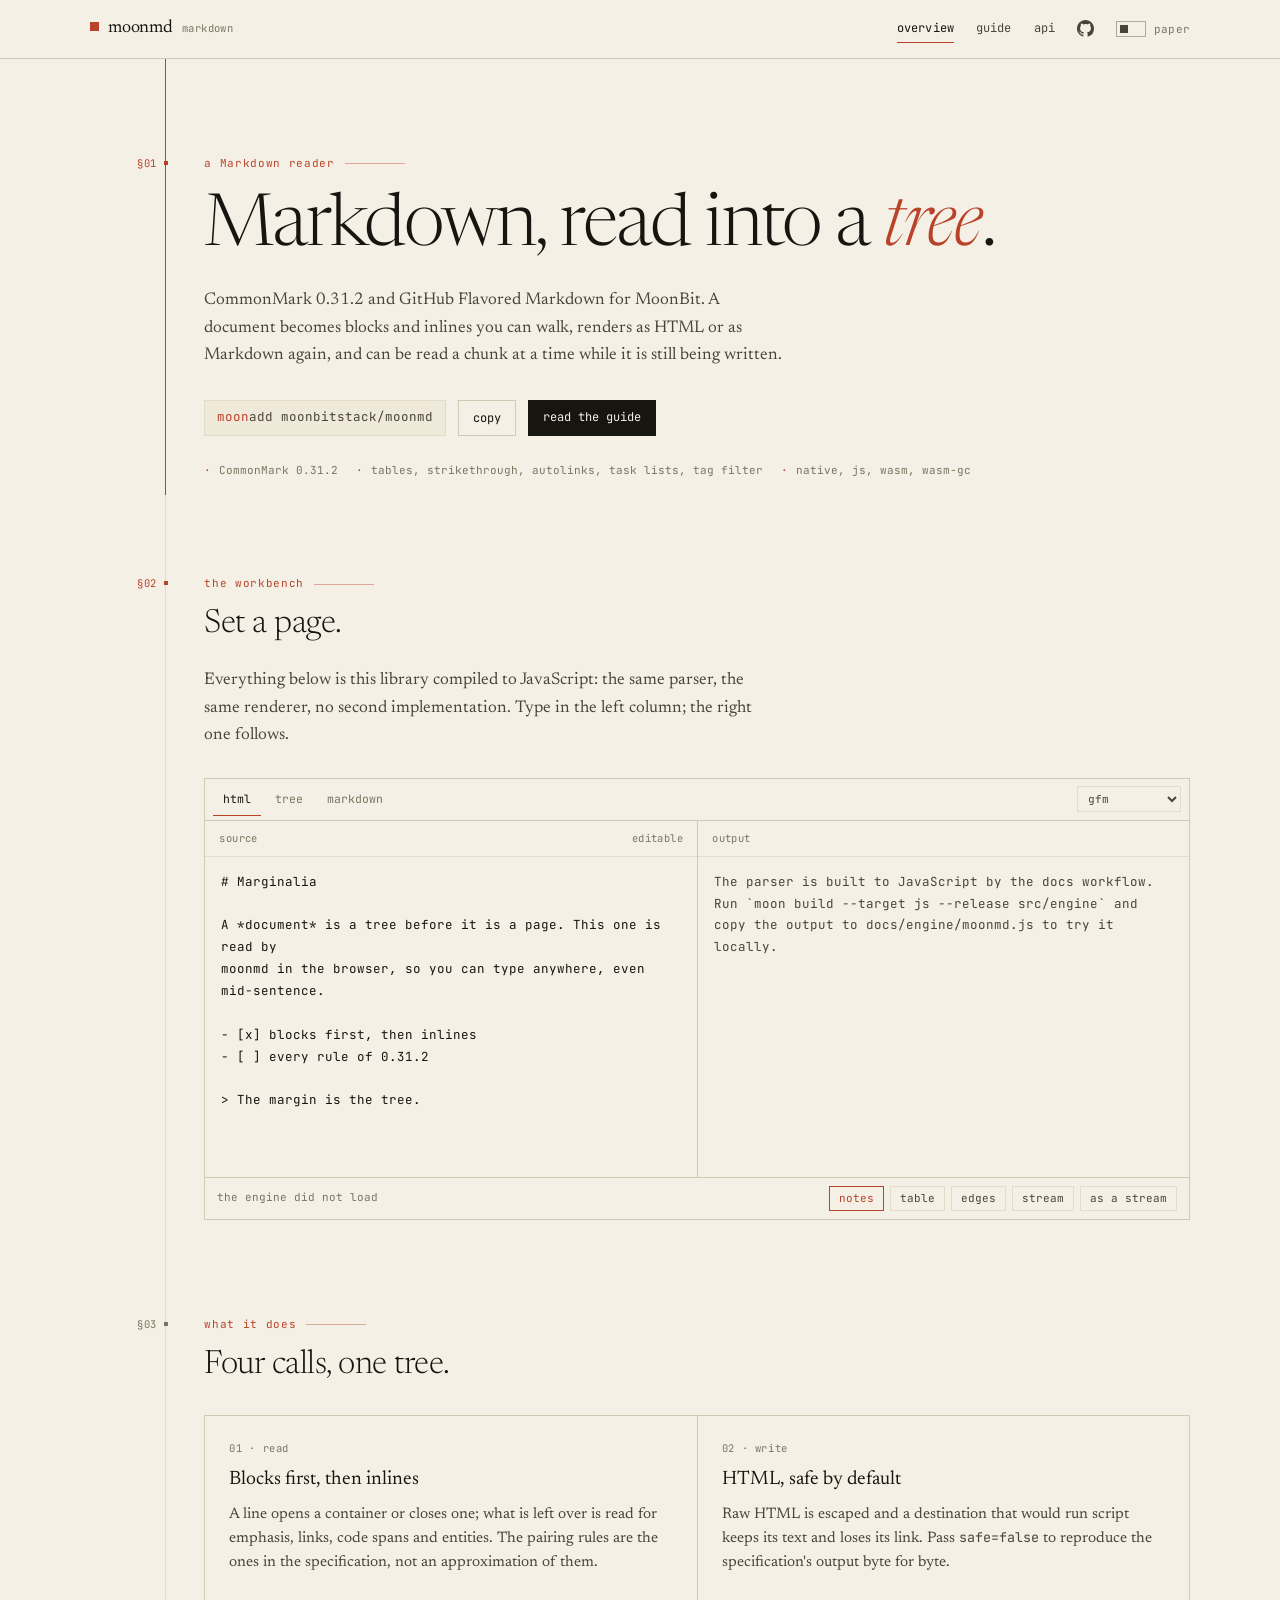
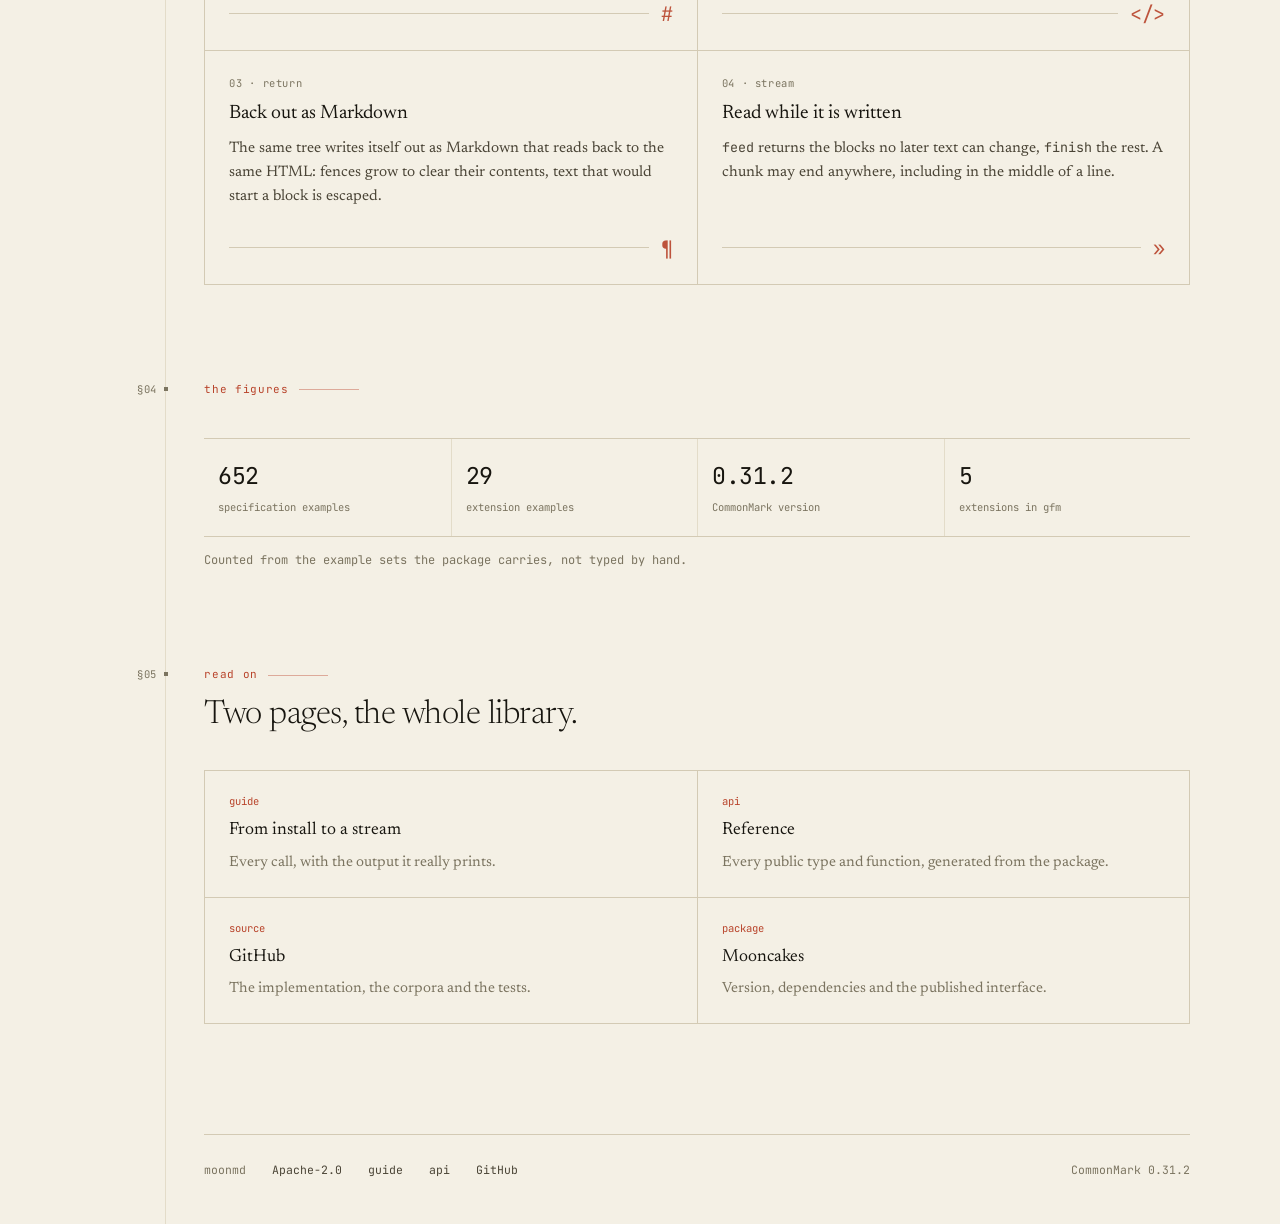
==== docs/index.html @ aeda473f "docs(site): set the library as a galley proof. Two pages. The home page opens on a headline, then a " ====
<!DOCTYPE html>
<html lang="en">
<head>
<meta charset="utf-8">
<meta name="viewport" content="width=device-width, initial-scale=1">
<title>moonmd — Markdown, read into a tree</title>
<meta name="description" content="CommonMark 0.31.2 and GitHub Flavored Markdown for MoonBit: parse into a tree, render HTML or Markdown, and read text incrementally as it is written.">
<link rel="icon" href="favicon.svg" type="image/svg+xml">
<link rel="preconnect" href="https://fonts.googleapis.com">
<link rel="preconnect" href="https://fonts.gstatic.com" crossorigin>
<link href="https://fonts.googleapis.com/css2?family=Newsreader:ital,opsz,wght@0,6..72,300;0,6..72,400;1,6..72,300&family=JetBrains+Mono:wght@400;500&display=swap" rel="stylesheet">
<link rel="stylesheet" href="assets/style.css">
<script>
(function () {
  try {
    var saved = localStorage.getItem("moonmd-theme");
    if (saved === "ink" || saved === "paper") document.documentElement.setAttribute("data-theme", saved);
  } catch (e) {}
})();
</script>
</head>
<body>

<header class="masthead">
  <div class="masthead-inner">
    <a class="wordmark" href="index.html"><i class="mark"></i>moonmd <span>markdown</span></a>
    <nav class="nav" aria-label="This site">
      <a href="index.html" aria-current="page">overview</a>
      <a href="guide.html">guide</a>
      <a href="guide.html#api">api</a>
      <a class="icon-link" href="https://github.com/moonbitstack/moonmd" aria-label="moonmd on GitHub">
        <svg viewBox="0 0 16 16" fill="currentColor" aria-hidden="true"><path d="M8 0C3.58 0 0 3.58 0 8c0 3.54 2.29 6.53 5.47 7.59.4.07.55-.17.55-.38 0-.19-.01-.82-.01-1.49-2.01.37-2.53-.49-2.69-.94-.09-.23-.48-.94-.82-1.13-.28-.15-.68-.52-.01-.53.63-.01 1.08.58 1.23.82.72 1.21 1.87.87 2.33.66.07-.52.28-.87.51-1.07-1.78-.2-3.64-.89-3.64-3.95 0-.87.31-1.59.82-2.15-.08-.2-.36-1.02.08-2.12 0 0 .67-.21 2.2.82a7.4 7.4 0 0 1 2-.27c.68 0 1.36.09 2 .27 1.53-1.04 2.2-.82 2.2-.82.44 1.1.16 1.92.08 2.12.51.56.82 1.27.82 2.15 0 3.07-1.87 3.75-3.65 3.95.29.25.54.73.54 1.48 0 1.07-.01 1.93-.01 2.2 0 .21.15.46.55.38A8.01 8.01 0 0 0 16 8c0-4.42-3.58-8-8-8Z"/></svg>
      </a>
      <button class="theme-switch" type="button" aria-pressed="false" aria-label="Switch between paper and ink">
        <span class="track" aria-hidden="true"><span class="knob"></span></span><span class="label">paper</span>
      </button>
    </nav>
  </div>
</header>

<main class="sheet">
  <div class="doc">
    <div class="margin" aria-hidden="true">
      <div class="spine"></div>
      <ul class="mark-list">
        <li data-for="top">§01</li>
        <li data-for="workbench">§02</li>
        <li data-for="works">§03</li>
        <li data-for="figures">§04</li>
        <li data-for="onward">§05</li>
      </ul>
    </div>

    <div class="body-col">

      <section id="top" class="section">
        <p class="kicker">a Markdown reader</p>
        <h1>Markdown, read into a <em>tree</em>.</h1>
        <p class="lede">CommonMark 0.31.2 and GitHub Flavored Markdown for MoonBit. A document
          becomes blocks and inlines you can walk, renders as HTML or as Markdown again,
          and can be read a chunk at a time while it is still being written.</p>
        <div class="install">
          <code class="cmd" id="install-cmd"><b>moon</b> add moonbitstack/moonmd</code>
          <button class="btn" type="button" data-copy="install-cmd">copy</button>
          <a class="btn solid" href="guide.html">read the guide</a>
        </div>
        <p class="spec-marks" aria-label="What it covers">
          <span>CommonMark 0.31.2</span>
          <span>tables, strikethrough, autolinks, task lists, tag filter</span>
          <span>native, js, wasm, wasm-gc</span>
        </p>
      </section>

      <section id="workbench" class="section" aria-labelledby="workbench-title">
        <p class="kicker">the workbench</p>
        <h2 id="workbench-title">Set a page.</h2>
        <p class="lede">Everything below is this library compiled to JavaScript: the same parser,
          the same renderer, no second implementation. Type in the left column; the right one
          follows.</p>

        <div class="galley">
          <div class="galley-bar">
            <button class="tab" type="button" data-mode="html" aria-selected="true">html</button>
            <button class="tab" type="button" data-mode="tree" aria-selected="false">tree</button>
            <button class="tab" type="button" data-mode="markdown" aria-selected="false">markdown</button>
            <span class="spacer"></span>
            <select id="flavor" aria-label="Markdown flavor">
              <option value="gfm" selected>gfm</option>
              <option value="commonmark">commonmark</option>
            </select>
          </div>
          <div class="galley-body">
            <div class="pane">
              <div class="pane-head"><span>source</span><span>editable</span></div>
              <textarea id="source" spellcheck="false" aria-label="Markdown source" autocapitalize="off" autocorrect="off"></textarea>
            </div>
            <div class="pane">
              <div class="pane-head"><span>output</span><span class="live-tag">settling</span></div>
              <div id="out" class="out scroll"></div>
            </div>
          </div>
          <div class="galley-foot">
            <span class="stats" id="stats">loading the engine</span>
            <div class="samples">
              <button class="chip" type="button" data-sample="notes" aria-pressed="true">notes</button>
              <button class="chip" type="button" data-sample="table" aria-pressed="false">table</button>
              <button class="chip" type="button" data-sample="edges" aria-pressed="false">edges</button>
              <button class="chip" type="button" data-sample="stream" aria-pressed="false">stream</button>
              <button class="chip" type="button" id="play">as a stream</button>
            </div>
          </div>
        </div>
      </section>

      <section id="works" class="section" aria-labelledby="works-title">
        <p class="kicker">what it does</p>
        <h2 id="works-title">Four calls, one tree.</h2>
        <div class="plates">
          <article class="plate">
            <p class="kicker">01 · read</p>
            <h3>Blocks first, then inlines</h3>
            <p>A line opens a container or closes one; what is left over is read for emphasis,
              links, code spans and entities. The pairing rules are the ones in the
              specification, not an approximation of them.</p>
            <div class="glyph" aria-hidden="true"><span class="rule"></span><span class="mark">#</span></div>
          </article>
          <article class="plate">
            <p class="kicker">02 · write</p>
            <h3>HTML, safe by default</h3>
            <p>Raw HTML is escaped and a destination that would run script keeps its text and
              loses its link. Pass <span class="mono">safe=false</span> to reproduce the
              specification's output byte for byte.</p>
            <div class="glyph" aria-hidden="true"><span class="rule"></span><span class="mark">&lt;/&gt;</span></div>
          </article>
          <article class="plate">
            <p class="kicker">03 · return</p>
            <h3>Back out as Markdown</h3>
            <p>The same tree writes itself out as Markdown that reads back to the same HTML:
              fences grow to clear their contents, text that would start a block is escaped.</p>
            <div class="glyph" aria-hidden="true"><span class="rule"></span><span class="mark">¶</span></div>
          </article>
          <article class="plate">
            <p class="kicker">04 · stream</p>
            <h3>Read while it is written</h3>
            <p><span class="mono">feed</span> returns the blocks no later text can change,
              <span class="mono">finish</span> the rest. A chunk may end anywhere, including in
              the middle of a line.</p>
            <div class="glyph" aria-hidden="true"><span class="rule"></span><span class="mark">»</span></div>
          </article>
        </div>
      </section>

      <section id="figures" class="section" aria-labelledby="figures-title">
        <p class="kicker">the figures</p>
        <!-- numbers:begin -->
        <div class="numbers">
          <div><b>652</b><span>specification examples</span></div>
          <div><b>29</b><span>extension examples</span></div>
          <div><b>0.31.2</b><span>CommonMark version</span></div>
          <div><b>5</b><span>extensions in gfm</span></div>
        </div>
        <!-- numbers:end -->
        <p class="note" style="margin-top:14px">Counted from the example sets the package carries, not typed by hand.</p>
      </section>

      <section id="onward" class="section" aria-labelledby="onward-title">
        <p class="kicker">read on</p>
        <h2 id="onward-title">Two pages, the whole library.</h2>
        <div class="next">
          <a href="guide.html">
            <span class="k">guide</span>
            <span class="t">From install to a stream</span>
            <span class="d">Every call, with the output it really prints.</span>
          </a>
          <a href="guide.html#api">
            <span class="k">api</span>
            <span class="t">Reference</span>
            <span class="d">Every public type and function, generated from the package.</span>
          </a>
          <a href="https://github.com/moonbitstack/moonmd">
            <span class="k">source</span>
            <span class="t">GitHub</span>
            <span class="d">The implementation, the corpora and the tests.</span>
          </a>
          <a href="https://mooncakes.io/docs/moonbitstack/moonmd">
            <span class="k">package</span>
            <span class="t">Mooncakes</span>
            <span class="d">Version, dependencies and the published interface.</span>
          </a>
        </div>
      </section>

      <footer class="foot">
        <div class="foot-inner">
          <span>moonmd</span>
          <a href="https://github.com/moonbitstack/moonmd/blob/master/LICENSE">Apache-2.0</a>
          <a href="guide.html">guide</a>
          <a href="guide.html#api">api</a>
          <a href="https://github.com/moonbitstack/moonmd">GitHub</a>
          <span class="tail">CommonMark 0.31.2</span>
        </div>
      </footer>

    </div>
  </div>
</main>

<script src="assets/site.js"></script>
<script src="assets/workbench.js"></script>
</body>
</html>
---- docs/assets/style.css ----
/* moonmd — a galley proof: paper, ink, one proof-red mark.
   The margin carries the document tree; the content is set in a serif with
   monospace notes. No gradients, no shadows, no rounded cards. */

:root {
  --paper: #f4f0e5;
  --paper-2: #ebe5d5;
  --ink: #17150f;
  --ink-2: #4a4436;
  --ink-3: #7b7460;
  --rule: #d3cab4;
  --rule-soft: #e3dcc9;
  --accent: #b8432a;
  --accent-ink: #8d2f1d;
  --code-bg: #efe9da;
  --serif: "Newsreader", Georgia, "Times New Roman", serif;
  --mono: "JetBrains Mono", ui-monospace, "SFMono-Regular", Menlo, Consolas, monospace;
  --sheet: 1180px;
  --prose: 720px;
  color-scheme: light;
}

:root[data-theme="ink"] {
  --paper: #12110d;
  --paper-2: #1a1812;
  --ink: #efe8d7;
  --ink-2: #c2baa6;
  --ink-3: #8a8270;
  --rule: #322e25;
  --rule-soft: #26231b;
  --accent: #d9603f;
  --accent-ink: #e88464;
  --code-bg: #191710;
  color-scheme: dark;
}

@media (prefers-color-scheme: dark) {
  :root:not([data-theme]) {
    --paper: #12110d;
    --paper-2: #1a1812;
    --ink: #efe8d7;
    --ink-2: #c2baa6;
    --ink-3: #8a8270;
    --rule: #322e25;
    --rule-soft: #26231b;
    --accent: #d9603f;
    --accent-ink: #e88464;
    --code-bg: #191710;
    color-scheme: dark;
  }
}

*,
*::before,
*::after {
  box-sizing: border-box;
}

html {
  -webkit-text-size-adjust: 100%;
  scroll-behavior: smooth;
}

@media (prefers-reduced-motion: reduce) {
  html {
    scroll-behavior: auto;
  }
}

html,
button,
input,
textarea,
select {
  font-variant-ligatures: no-contextual;
}

body {
  margin: 0;
  background: var(--paper);
  color: var(--ink);
  font-family: var(--serif);
  font-size: 17px;
  line-height: 1.62;
  font-weight: 400;
  overflow-wrap: break-word;
}

h1,
h2,
h3,
h4,
p,
ul,
ol,
figure,
pre {
  margin: 0;
}

a {
  color: inherit;
  text-decoration-color: color-mix(in srgb, var(--ink) 35%, transparent);
  text-underline-offset: 0.22em;
  text-decoration-thickness: 1px;
}

a:hover {
  text-decoration-color: var(--accent);
  color: var(--accent-ink);
}

code,
.out.rendered td,
.out.rendered th {
  overflow-wrap: anywhere;
}

:focus-visible {
  outline: 1px solid var(--accent);
  outline-offset: 3px;
}

.sr-only {
  position: absolute;
  width: 1px;
  height: 1px;
  padding: 0;
  margin: -1px;
  overflow: hidden;
  clip-path: inset(50%);
  white-space: nowrap;
}

/* ---------- scrollbars ---------- */

@supports selector(::-webkit-scrollbar) {
  html::-webkit-scrollbar {
    width: 11px;
    height: 11px;
  }
  html::-webkit-scrollbar-track {
    background: transparent;
  }
  html::-webkit-scrollbar-thumb {
    border-radius: 99px;
    border: 4px solid transparent;
    background-clip: content-box;
    background-color: color-mix(in srgb, var(--ink) 26%, transparent);
  }
  html.at-top::-webkit-scrollbar-thumb {
    background-color: transparent;
  }
  .scroll::-webkit-scrollbar,
  .code pre::-webkit-scrollbar,
  .entry .doc-code::-webkit-scrollbar {
    width: 8px;
    height: 8px;
  }
  .scroll::-webkit-scrollbar-track,
  .code pre::-webkit-scrollbar-track,
  .entry .doc-code::-webkit-scrollbar-track {
    background: transparent;
  }
  .scroll::-webkit-scrollbar-thumb,
  .code pre::-webkit-scrollbar-thumb,
  .entry .doc-code::-webkit-scrollbar-thumb {
    border-radius: 99px;
    border: 2px solid transparent;
    background-clip: content-box;
    background-color: color-mix(in srgb, var(--ink) 18%, transparent);
  }
  .scroll:hover::-webkit-scrollbar-thumb,
  .code pre:hover::-webkit-scrollbar-thumb,
  .entry .doc-code:hover::-webkit-scrollbar-thumb {
    background-color: color-mix(in srgb, var(--ink) 34%, transparent);
  }
}

@supports not selector(::-webkit-scrollbar) {
  html {
    scrollbar-width: thin;
    scrollbar-color: color-mix(in srgb, var(--ink) 26%, transparent) transparent;
  }
  html.at-top {
    scrollbar-color: transparent transparent;
  }
  .scroll,
  .code pre,
  .entry .doc-code {
    scrollbar-width: thin;
    scrollbar-color: color-mix(in srgb, var(--ink) 20%, transparent) transparent;
  }
}

/* ---------- masthead ---------- */

.masthead {
  position: sticky;
  top: 0;
  z-index: 20;
  background: var(--paper);
  border-bottom: 1px solid var(--rule);
}

.masthead-inner {
  display: flex;
  align-items: center;
  gap: 28px;
  max-width: var(--sheet);
  margin: 0 auto;
  padding: 0 clamp(16px, 4vw, 40px);
  height: 58px;
}

.wordmark {
  display: flex;
  align-items: baseline;
  gap: 9px;
  font-family: var(--serif);
  font-size: 18px;
  letter-spacing: -0.01em;
  text-decoration: none;
  white-space: nowrap;
}

.wordmark .mark {
  width: 9px;
  height: 9px;
  background: var(--accent);
  display: inline-block;
  transform: translateY(-1px);
}

.wordmark span {
  font-family: var(--mono);
  font-size: 10.5px;
  letter-spacing: 0.04em;
  color: var(--ink-3);
}

.nav {
  display: flex;
  align-items: center;
  gap: 22px;
  margin-left: auto;
  font-family: var(--mono);
  font-size: 12px;
  letter-spacing: 0.01em;
}

.nav a {
  text-decoration: none;
  color: var(--ink-2);
  padding: 4px 0;
  border-bottom: 1px solid transparent;
}

.nav a:hover {
  color: var(--ink);
  border-bottom-color: var(--accent);
}

.nav a[aria-current="page"] {
  color: var(--ink);
  border-bottom-color: var(--accent);
}

.icon-link {
  display: inline-flex;
  align-items: center;
  padding: 4px;
  color: var(--ink-2);
}

.icon-link svg {
  width: 17px;
  height: 17px;
  display: block;
}

/* theme switch */

.theme-switch {
  display: inline-flex;
  align-items: center;
  gap: 8px;
  background: none;
  border: 0;
  padding: 4px 0;
  cursor: pointer;
  font-family: var(--mono);
  font-size: 11px;
  color: var(--ink-3);
  letter-spacing: 0.02em;
}

.theme-switch:hover {
  color: var(--ink);
}

.theme-switch .track {
  width: 30px;
  height: 16px;
  border: 1px solid color-mix(in srgb, var(--ink) 32%, transparent);
  display: inline-flex;
  align-items: center;
  padding: 3px;
  vertical-align: middle;
}

.theme-switch:hover .track {
  border-color: var(--ink-2);
}

.theme-switch .knob {
  width: 8px;
  height: 8px;
  background: var(--ink-2);
  transition: transform 160ms ease;
}

@media (prefers-reduced-motion: reduce) {
  .theme-switch .knob {
    transition: none;
  }
}

:root[data-theme="ink"] .theme-switch .knob {
  transform: translateX(14px);
  background: var(--accent);
}

/* ---------- the sheet and its margin ---------- */

.sheet {
  max-width: var(--sheet);
  margin: 0 auto;
  padding: 0 clamp(16px, 4vw, 40px);
}

.doc {
  display: grid;
  grid-template-columns: minmax(0, 76px) minmax(0, 1fr);
  align-items: start;
}

.margin {
  position: relative;
  align-self: stretch;
  border-right: 1px solid var(--rule-soft);
  min-height: 100%;
  user-select: none;
}

.spine {
  position: absolute;
  top: 0;
  bottom: 0;
  right: -1px;
  width: 1px;
  background: linear-gradient(var(--accent), var(--accent)) no-repeat top / 1px var(--read, 0px);
  transition: background-size 120ms linear;
}

.mark-list {
  position: absolute;
  inset: 0;
  list-style: none;
  margin: 0;
  padding: 0;
}

.mark-list li {
  position: absolute;
  right: 9px;
  font-family: var(--mono);
  font-size: 10.5px;
  color: var(--ink-3);
  white-space: nowrap;
  letter-spacing: 0.02em;
}

.mark-list li::after {
  content: "";
  position: absolute;
  right: -12px;
  top: 6px;
  width: 4px;
  height: 4px;
  background: currentColor;
}

.mark-list li.on {
  color: var(--accent);
}

.mark-list a {
  text-decoration: none;
  color: inherit;
}

.body-col {
  min-width: 0;
  padding-left: clamp(16px, 3vw, 40px);
}

.prose {
  max-width: var(--prose);
}

/* ---------- type ---------- */

.kicker {
  font-family: var(--mono);
  font-size: 11px;
  color: var(--accent);
  letter-spacing: 0.06em;
  display: flex;
  align-items: center;
  gap: 10px;
  user-select: none;
}

.kicker::after {
  content: "";
  height: 1px;
  flex: 1;
  max-width: 60px;
  background: currentColor;
  opacity: 0.4;
}

h1 {
  font-family: var(--serif);
  font-weight: 300;
  font-size: clamp(2.5rem, 6.2vw, 4.5rem);
  line-height: 1.03;
  letter-spacing: -0.025em;
  margin: 18px 0 0;
  text-wrap: balance;
}

h1 em {
  font-style: italic;
  color: var(--accent);
}

.lede {
  font-size: 1.0625rem;
  color: var(--ink-2);
  max-width: 34em;
  margin-top: 22px;
  text-wrap: pretty;
}

h2 {
  font-family: var(--serif);
  font-weight: 300;
  font-size: clamp(1.6rem, 2.6vw, 2.1rem);
  line-height: 1.2;
  letter-spacing: -0.015em;
  margin: 12px 0 0;
}

h3 {
  font-family: var(--serif);
  font-weight: 400;
  font-size: 1.22rem;
  line-height: 1.3;
  margin: 0;
}

.section {
  padding: clamp(56px, 8vw, 96px) 0 0;
  scroll-margin-top: 84px;
}

.section > .prose + .prose,
.section p + p {
  margin-top: 1em;
}

.note {
  font-family: var(--mono);
  font-size: 12px;
  color: var(--ink-3);
}

.mono {
  font-family: var(--mono);
  font-size: 0.88em;
}

/* ---------- install line ---------- */

.install {
  display: flex;
  flex-wrap: wrap;
  align-items: center;
  gap: 12px;
  margin-top: 30px;
}

.install .cmd {
  font-family: var(--mono);
  font-size: 12.5px;
  background: var(--code-bg);
  border: 1px solid var(--rule-soft);
  padding: 0 12px;
  height: 36px;
  display: inline-flex;
  align-items: center;
  color: var(--ink-2);
  white-space: nowrap;
  overflow-wrap: anywhere;
}

.install .cmd b {
  color: var(--accent);
  font-weight: 400;
}

.btn {
  display: inline-flex;
  align-items: center;
  gap: 8px;
  font-family: var(--mono);
  font-size: 12px;
  height: 36px;
  padding: 0 14px;
  border: 1px solid var(--rule);
  background: none;
  color: var(--ink);
  cursor: pointer;
  text-decoration: none;
  user-select: none;
}

.btn:hover {
  border-color: var(--ink-2);
  color: var(--ink);
  background: var(--paper-2);
}

.btn.solid {
  background: var(--ink);
  color: var(--paper);
  border-color: var(--ink);
}

.btn.solid:hover {
  background: var(--accent);
  border-color: var(--accent);
  color: #fff8ee;
}

.btn svg {
  width: 13px;
  height: 13px;
  display: block;
}

.spec-marks {
  display: flex;
  flex-wrap: wrap;
  gap: 6px 18px;
  margin-top: 26px;
  font-family: var(--mono);
  font-size: 11px;
  color: var(--ink-3);
  user-select: none;
}

.spec-marks span::before {
  content: "·";
  margin-right: 8px;
  color: var(--accent);
}

/* ---------- workbench ---------- */

.galley {
  margin-top: 28px;
  border: 1px solid var(--rule);
  background: var(--paper);
  display: flex;
  flex-direction: column;
  min-width: 0;
}

.galley-bar {
  display: flex;
  align-items: center;
  gap: 4px;
  border-bottom: 1px solid var(--rule);
  padding: 0 8px;
  min-height: 42px;
  user-select: none;
}

.tab {
  font-family: var(--mono);
  font-size: 11.5px;
  padding: 8px 10px 9px;
  background: none;
  border: 0;
  color: var(--ink-3);
  cursor: pointer;
  border-bottom: 1px solid transparent;
  margin-bottom: -1px;
}

.tab:hover {
  color: var(--ink);
}

.tab[aria-selected="true"] {
  color: var(--ink);
  border-bottom-color: var(--accent);
}

.galley-bar .spacer {
  flex: 1;
}

#flavor {
  font-family: var(--mono);
  font-size: 11px;
  border: 1px solid var(--rule-soft);
  background: transparent;
  color: var(--ink-2);
  padding: 4px 6px;
  cursor: pointer;
}

.galley-body {
  display: grid;
  grid-template-columns: minmax(0, 1fr) minmax(0, 1fr);
  min-height: 356px;
}

.pane {
  min-width: 0;
  display: flex;
  flex-direction: column;
  position: relative;
}

.pane + .pane {
  border-left: 1px solid var(--rule);
}

.pane-head {
  display: flex;
  align-items: center;
  justify-content: space-between;
  gap: 10px;
  padding: 9px 14px;
  border-bottom: 1px solid var(--rule-soft);
  font-family: var(--mono);
  font-size: 10.5px;
  color: var(--ink-3);
  letter-spacing: 0.04em;
  user-select: none;
}

#source {
  flex: 1;
  width: 100%;
  min-height: 300px;
  resize: none;
  border: 0;
  outline: none;
  background: transparent;
  color: var(--ink);
  font-family: var(--mono);
  font-size: 12.5px;
  line-height: 1.75;
  padding: 14px 16px;
  tab-size: 2;
  white-space: pre-wrap;
  overflow-wrap: anywhere;
  overflow: auto;
}

#source::selection {
  background: color-mix(in srgb, var(--accent) 28%, transparent);
}

.out {
  flex: 1;
  overflow: auto;
  padding: 14px 16px;
  font-family: var(--mono);
  font-size: 12.5px;
  line-height: 1.75;
  color: var(--ink-2);
  white-space: pre-wrap;
  overflow-wrap: anywhere;
  min-height: 300px;
}

.out.tree {
  font-size: 12px;
  line-height: 1.9;
}

.out.rendered {
  font-family: var(--serif);
  font-size: 15.5px;
  line-height: 1.6;
  white-space: normal;
  color: var(--ink);
}

.out.rendered > * + * {
  margin-top: 0.7em;
}

.out.rendered h1,
.out.rendered h2,
.out.rendered h3 {
  font-size: 1.15em;
  font-weight: 500;
  line-height: 1.3;
}

.out.rendered code {
  font-family: var(--mono);
  font-size: 0.86em;
  background: var(--paper-2);
  padding: 0.1em 0.3em;
}

.out.rendered pre {
  background: var(--paper-2);
  padding: 10px 12px;
  overflow: auto;
  font-family: var(--mono);
  font-size: 12px;
}

.out.rendered pre code {
  background: none;
  padding: 0;
}

.out.rendered blockquote {
  border-left: 2px solid var(--rule);
  padding-left: 12px;
  color: var(--ink-2);
}

.out.rendered table {
  border-collapse: collapse;
  font-size: 0.92em;
}

.out.rendered th,
.out.rendered td {
  border: 1px solid var(--rule);
  padding: 3px 8px;
  text-align: left;
}

.out.rendered ul,
.out.rendered ol {
  padding-left: 1.3em;
}

.live-tag {
  position: absolute;
  top: 8px;
  right: 10px;
  font-family: var(--mono);
  font-size: 10px;
  color: var(--accent);
  opacity: 0;
  transition: opacity 160ms ease;
}

.live-tag.on {
  opacity: 1;
}

.galley-foot {
  border-top: 1px solid var(--rule);
  padding: 8px 12px;
  display: flex;
  flex-wrap: wrap;
  align-items: center;
  gap: 10px;
  font-family: var(--mono);
  font-size: 11px;
  color: var(--ink-3);
  user-select: none;
}

.galley-foot .stats {
  font-variant-numeric: tabular-nums;
}

.samples {
  display: flex;
  gap: 6px;
  margin-left: auto;
}

.chip {
  font-family: var(--mono);
  font-size: 11px;
  border: 1px solid var(--rule-soft);
  background: none;
  color: var(--ink-2);
  padding: 4px 9px 5px;
  cursor: pointer;
  user-select: none;
}

.chip:hover {
  border-color: var(--ink-3);
  color: var(--ink);
}

.chip[aria-pressed="true"] {
  border-color: var(--accent);
  color: var(--accent);
}

/* token colours */

.tok-tag {
  color: var(--accent-ink);
}

.tok-attr {
  color: #7a6a2e;
}

:root[data-theme="ink"] .tok-attr {
  color: #c2a469;
}

.tok-str {
  color: #4f6b3a;
}

:root[data-theme="ink"] .tok-str {
  color: #9db87a;
}

.tok-com {
  color: var(--ink-3);
  font-style: italic;
}

.tok-key {
  color: var(--accent);
}

.tok-num {
  color: #6a5a8a;
}

:root[data-theme="ink"] .tok-num {
  color: #b3a0d0;
}

/* tree view */

.tree ul {
  list-style: none;
  margin: 0;
  padding: 0 0 0 18px;
  border-left: 1px solid var(--rule-soft);
}

.tree > ul {
  padding-left: 0;
  border-left: 0;
}

.tree li {
  position: relative;
}

.tree li::before {
  content: "";
  position: absolute;
  left: -18px;
  top: 13px;
  width: 12px;
  height: 1px;
  background: var(--rule-soft);
}

.tree > ul > li::before {
  display: none;
}

.tree .type {
  color: var(--ink);
}

.tree .detail {
  color: var(--ink-3);
}

.tree .count {
  color: var(--accent);
  font-size: 10px;
  margin-left: 6px;
}

/* ---------- feature plates ---------- */

.plates {
  display: grid;
  grid-template-columns: repeat(2, minmax(0, 1fr));
  gap: 1px;
  background: var(--rule);
  border: 1px solid var(--rule);
  margin-top: 30px;
}

.plate {
  background: var(--paper);
  padding: 24px 24px 26px;
  display: flex;
  flex-direction: column;
  gap: 10px;
}

.plate .kicker {
  font-size: 10.5px;
  color: var(--ink-3);
}

.plate .kicker::after {
  display: none;
}

.plate p {
  color: var(--ink-2);
  font-size: 0.95rem;
  line-height: 1.6;
  text-wrap: pretty;
}

.plate .glyph {
  margin-top: auto;
  padding-top: 18px;
  display: flex;
  align-items: center;
  gap: 12px;
  user-select: none;
}

.plate .glyph .rule {
  flex: 1;
  height: 1px;
  background: var(--rule);
}

.plate .glyph .mark {
  font-family: var(--mono);
  font-size: 20px;
  line-height: 1;
  color: var(--accent);
  opacity: 0.9;
  letter-spacing: -0.02em;
}

/* ---------- numbers ---------- */

.numbers {
  display: grid;
  grid-template-columns: repeat(4, minmax(0, 1fr));
  border-top: 1px solid var(--rule);
  border-bottom: 1px solid var(--rule);
  margin-top: 40px;
}

.numbers div {
  padding: 18px 14px 20px;
  user-select: none;
}

.numbers div + div {
  border-left: 1px solid var(--rule-soft);
}

.numbers b {
  display: block;
  font-family: var(--mono);
  font-weight: 400;
  font-size: 1.45rem;
  letter-spacing: -0.02em;
  color: var(--ink);
  font-variant-numeric: tabular-nums;
}

.numbers span {
  display: block;
  font-family: var(--mono);
  font-size: 10.5px;
  color: var(--ink-3);
  margin-top: 4px;
}

/* ---------- next links ---------- */

.next {
  display: grid;
  grid-template-columns: repeat(2, minmax(0, 1fr));
  gap: 1px;
  background: var(--rule);
  border: 1px solid var(--rule);
  margin-top: 34px;
}

.next a {
  background: var(--paper);
  padding: 22px 24px;
  text-decoration: none;
  display: flex;
  flex-direction: column;
  gap: 6px;
}

.next a:hover {
  background: var(--paper-2);
}

.next .k {
  font-family: var(--mono);
  font-size: 10.5px;
  color: var(--accent);
}

.next .t {
  font-size: 1.1rem;
  color: var(--ink);
}

.next .d {
  font-size: 0.92rem;
  color: var(--ink-3);
}

/* ---------- guide ---------- */

.guide-grid {
  display: grid;
  grid-template-columns: minmax(0, 208px) minmax(0, 1fr);
  gap: clamp(24px, 4vw, 56px);
  align-items: start;
}

.rail {
  position: sticky;
  top: 84px;
  max-height: calc(100vh - 108px);
  overflow-y: auto;
  padding-right: 8px;
  font-family: var(--mono);
  font-size: 12px;
  user-select: none;
}

.rail h4 {
  font-family: var(--mono);
  font-weight: 400;
  font-size: 10.5px;
  color: var(--ink-3);
  letter-spacing: 0.06em;
  margin: 0 0 8px;
}

.rail ul {
  list-style: none;
  margin: 0 0 22px;
  padding: 0;
}

.rail li {
  margin-bottom: 2px;
}

.rail a {
  display: block;
  padding: 4px 8px 4px 10px;
  color: var(--ink-2);
  text-decoration: none;
  border-left: 1px solid var(--rule-soft);
}

.rail a:hover {
  color: var(--ink);
  border-left-color: var(--ink-3);
}

.rail a.on {
  color: var(--accent);
  border-left-color: var(--accent);
  background: color-mix(in srgb, var(--accent) 6%, transparent);
}

.rail a .n {
  color: var(--ink-3);
  margin-right: 6px;
}

.rail a.on .n {
  color: inherit;
}

.guide-body {
  min-width: 0;
  max-width: 760px;
}

.guide-body h2 {
  margin-top: 0;
}

.guide-body section {
  padding-top: 64px;
  scroll-margin-top: 82px;
}

.guide-body section:first-of-type {
  padding-top: 24px;
}

.guide-body p {
  margin-top: 14px;
  color: var(--ink-2);
  max-width: 40em;
}

.guide-body p.intro {
  color: var(--ink-2);
  font-size: 1.02rem;
}

.guide-body h3 {
  margin-top: 28px;
}

.guide-body ul {
  margin-top: 12px;
  padding-left: 1.2em;
  color: var(--ink-2);
}

.guide-body li {
  margin-bottom: 6px;
}

/* ---------- code blocks ---------- */

.code {
  margin-top: 18px;
  border: 1px solid var(--rule);
  background: var(--code-bg);
  min-width: 0;
}

.code-head {
  display: flex;
  align-items: center;
  gap: 10px;
  padding: 7px 10px 7px 14px;
  border-bottom: 1px solid var(--rule-soft);
  font-family: var(--mono);
  font-size: 10.5px;
  color: var(--ink-3);
  letter-spacing: 0.04em;
  user-select: none;
}

.code-head .spacer {
  flex: 1;
}

.copy {
  font-family: var(--mono);
  font-size: 10.5px;
  color: var(--ink-3);
  background: none;
  border: 0;
  cursor: pointer;
  padding: 2px 4px;
}

.copy:hover {
  color: var(--accent);
}

.code pre {
  margin: 0;
  padding: 13px 16px 15px;
  overflow-x: auto;
  font-family: var(--mono);
  font-size: 12.5px;
  line-height: 1.72;
  color: var(--ink);
  tab-size: 2;
}

.code pre code {
  font-family: inherit;
  white-space: pre;
}

.code.output {
  background: transparent;
  border-style: dashed;
  border-color: var(--rule);
}

.code.output pre {
  color: var(--ink-2);
}

.callout {
  margin-top: 22px;
  border-left: 2px solid var(--accent);
  border-radius: 0 2px 2px 0;
  background: color-mix(in srgb, var(--accent) 5%, transparent);
  padding: 12px 16px;
  font-size: 0.95rem;
  color: var(--ink-2);
}

.callout b {
  font-weight: 400;
  color: var(--ink);
  font-family: var(--mono);
  font-size: 11px;
  letter-spacing: 0.03em;
  margin-right: 6px;
}

/* ---------- api ---------- */

.api-group {
  margin-top: 34px;
}

.api-group > h3 {
  font-family: var(--mono);
  font-size: 11px;
  font-weight: 400;
  color: var(--ink-3);
  letter-spacing: 0.08em;
  border-bottom: 1px solid var(--rule);
  padding-bottom: 8px;
}

.entry {
  padding: 18px 0 20px;
  border-bottom: 1px solid var(--rule-soft);
}

.entry:target {
  background: color-mix(in srgb, var(--accent) 5%, transparent);
}

.sig {
  font-family: var(--mono);
  font-size: 12.5px;
  line-height: 1.7;
  color: var(--ink);
  overflow-wrap: anywhere;
  display: block;
  text-decoration: none;
}

.sig .kw {
  color: var(--accent);
}

.sig .name {
  color: var(--ink);
}

.sig .arg {
  color: var(--ink-2);
}

.entry p {
  margin-top: 7px;
  font-size: 0.95rem;
  color: var(--ink-2);
  max-width: 44em;
}

.entry .doc-code {
  margin: 10px 0 0;
  padding: 9px 12px;
  background: var(--code-bg);
  border-left: 1px solid var(--rule);
  font-family: var(--mono);
  font-size: 11.5px;
  line-height: 1.7;
  color: var(--ink-2);
  overflow-x: auto;
  white-space: pre;
}

.entry .doc-code code {
  font-family: inherit;
}

.members {
  margin-top: 10px;
  border-left: 1px solid var(--rule-soft);
  padding-left: 14px;
}

.members .sig {
  font-size: 12px;
  padding: 3px 0;
}

.members .sig .arg {
  color: var(--ink-3);
}

/* ---------- footer ---------- */

.foot {
  margin-top: clamp(64px, 9vw, 110px);
  border-top: 1px solid var(--rule);
  padding: 26px 0 44px;
  font-family: var(--mono);
  font-size: 11.5px;
  color: var(--ink-3);
  user-select: none;
}

.foot-inner {
  display: flex;
  flex-wrap: wrap;
  align-items: baseline;
  gap: 8px 26px;
}

.foot a {
  color: var(--ink-2);
  text-decoration: none;
}

.foot a:hover {
  color: var(--accent);
}

.foot .tail {
  margin-left: auto;
}

/* ---------- narrow ---------- */

@media (width <= 860px) {
  .doc {
    grid-template-columns: minmax(0, 1fr);
  }

  .margin {
    display: none;
  }

  .body-col {
    padding-left: 0;
  }

  .galley-body {
    grid-template-columns: minmax(0, 1fr);
  }

  .pane + .pane {
    border-left: 0;
    border-top: 1px solid var(--rule);
  }

  .plates,
  .next,
  .numbers {
    grid-template-columns: minmax(0, 1fr);
  }

  .numbers div + div {
    border-left: 0;
    border-top: 1px solid var(--rule-soft);
  }

  .guide-grid {
    grid-template-columns: minmax(0, 1fr);
  }

  .rail {
    position: static;
    max-height: none;
    border-bottom: 1px solid var(--rule);
    padding-bottom: 12px;
    margin-bottom: 8px;
  }

  .rail ul {
    display: flex;
    flex-wrap: wrap;
    gap: 2px 6px;
    margin-bottom: 12px;
  }

  .rail a {
    border: 1px solid var(--rule-soft);
    padding: 3px 8px;
  }

  .nav {
    gap: 14px;
  }

  h1 {
    font-size: clamp(2.1rem, 9vw, 2.8rem);
  }
}

@media (width <= 560px) {
  .masthead-inner {
    gap: 14px;
    height: 52px;
  }

  .nav {
    font-size: 11px;
    gap: 12px;
  }

  .wordmark span {
    display: none;
  }

  .theme-switch .label {
    display: none;
  }

  .install .cmd {
    font-size: 11.5px;
  }
}
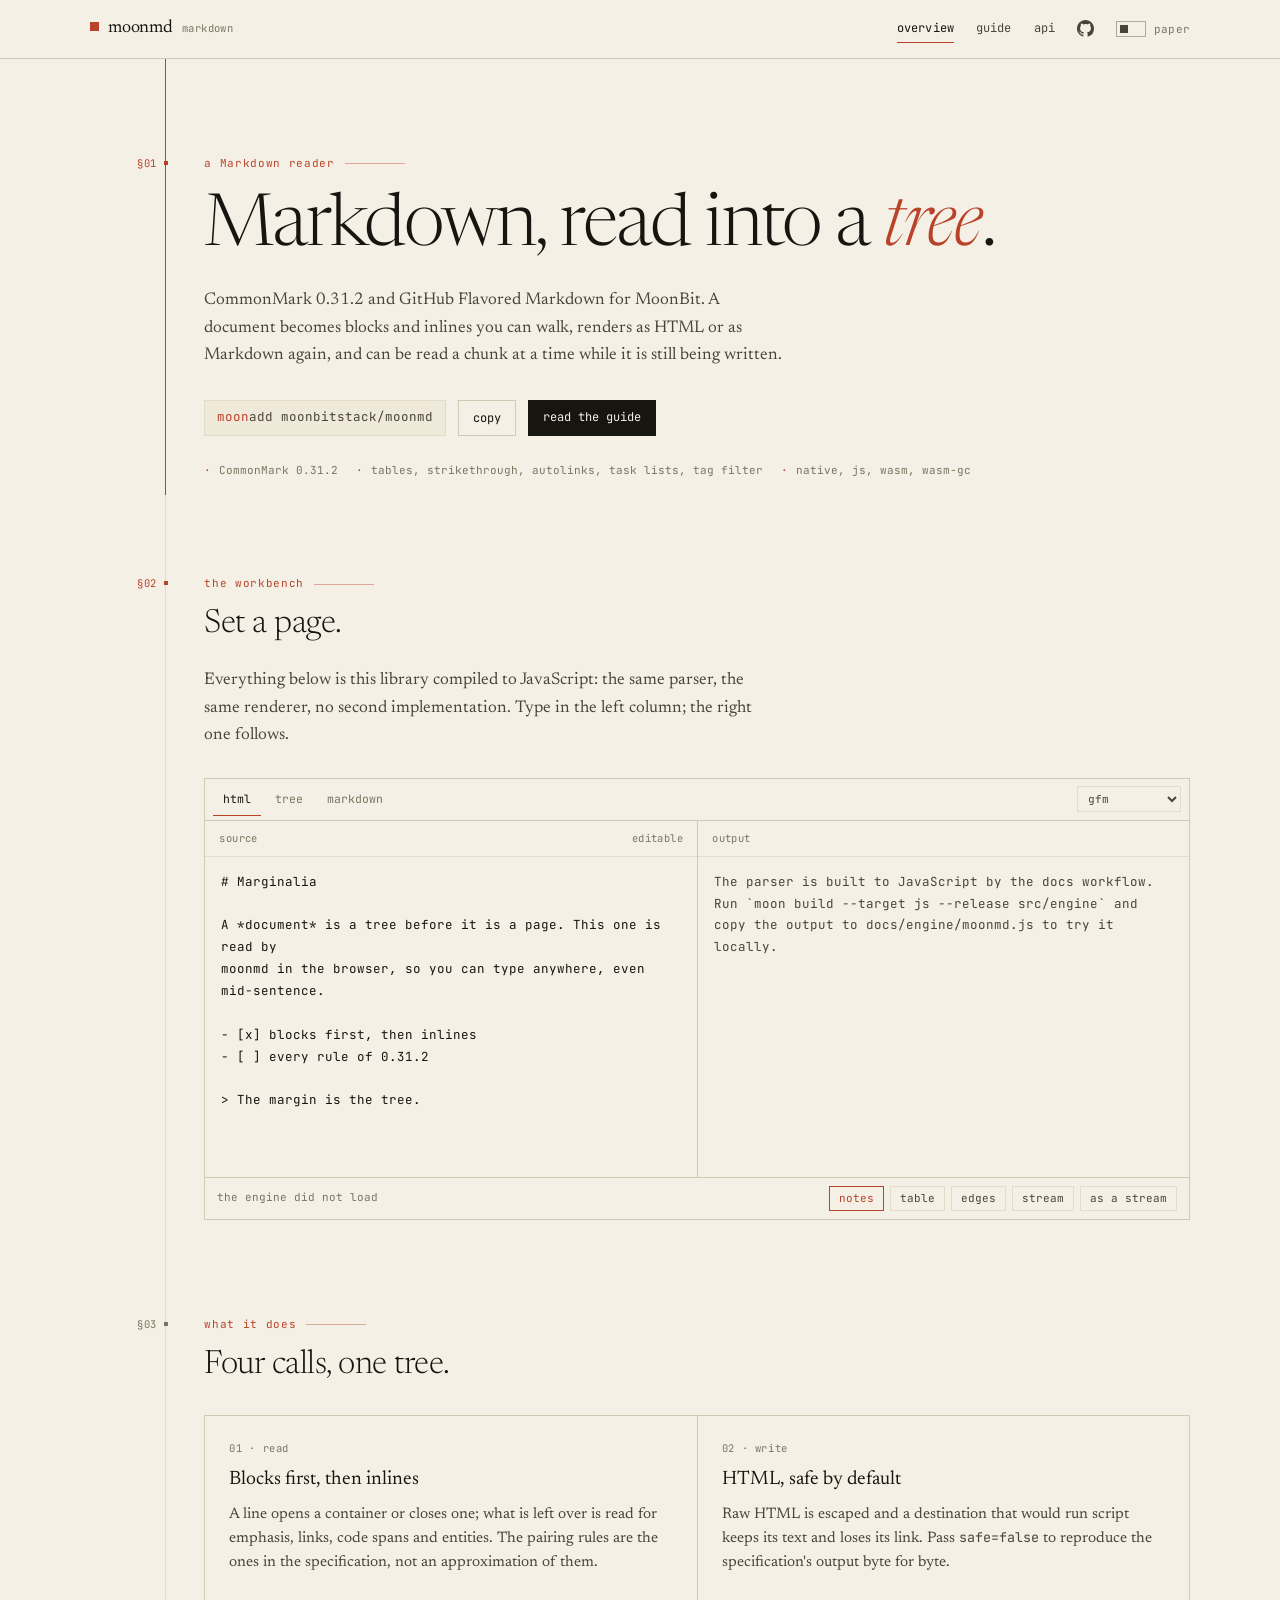
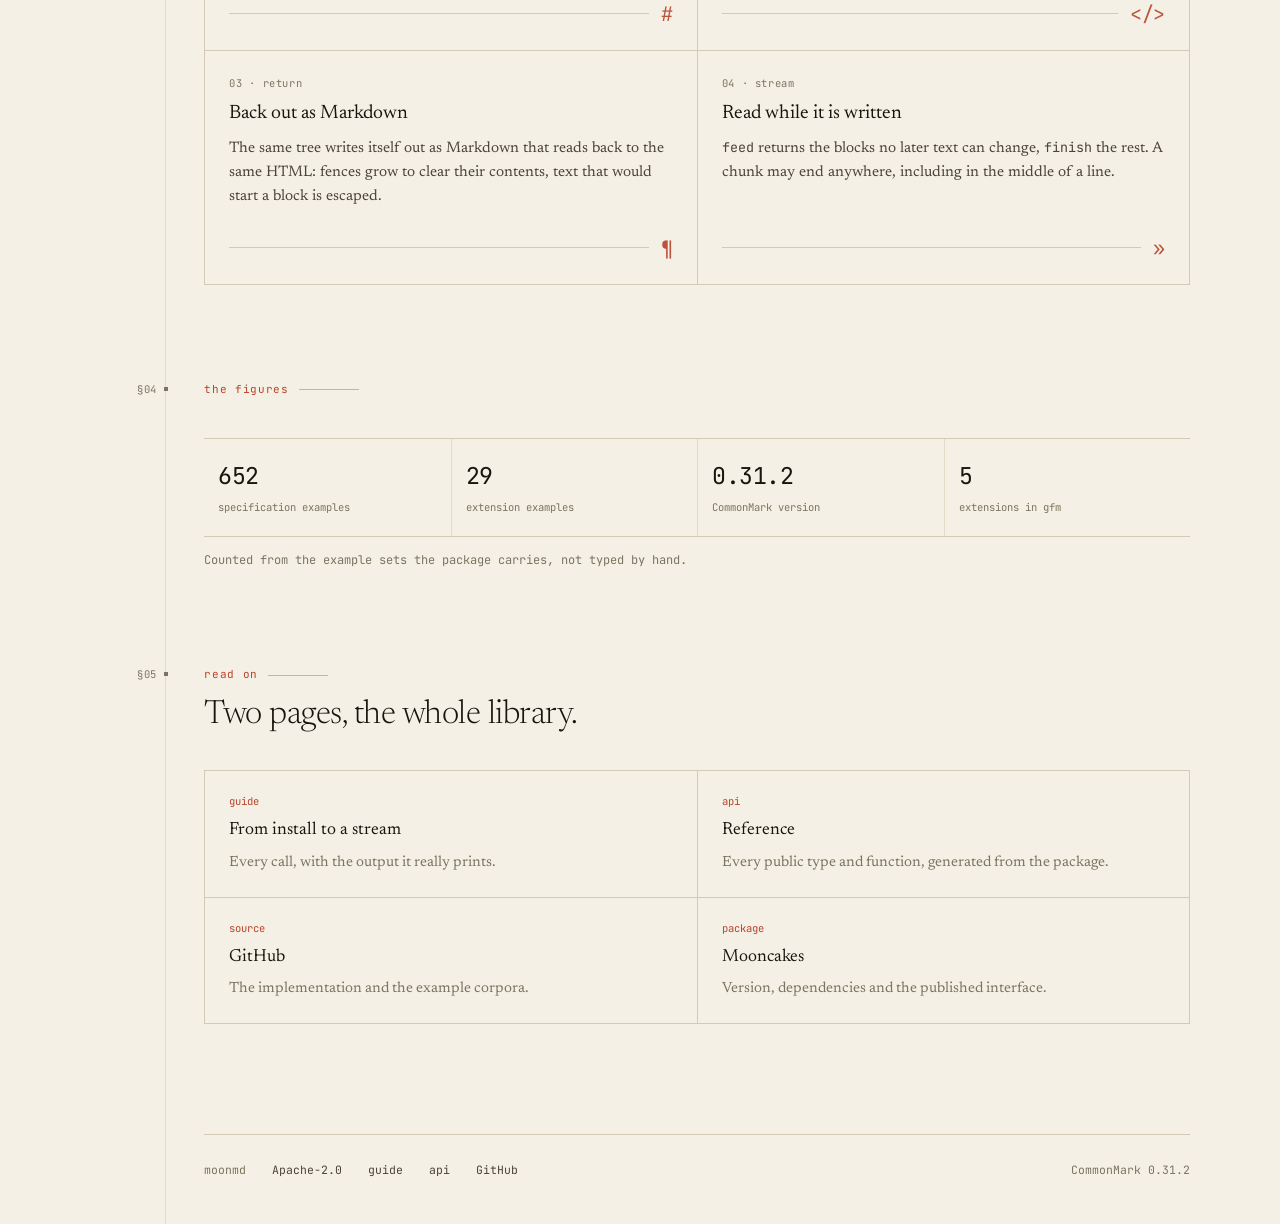
==== commit 230516e3: "docs(site): say what the repository holds, not how it is checked. Signed-off-by: Leo Cheng (heke1228" ====
--- a/docs/index.html
+++ b/docs/index.html
@@ -180,7 +180,7 @@
           <a href="https://github.com/moonbitstack/moonmd">
             <span class="k">source</span>
             <span class="t">GitHub</span>
-            <span class="d">The implementation, the corpora and the tests.</span>
+            <span class="d">The implementation and the example corpora.</span>
           </a>
           <a href="https://mooncakes.io/docs/moonbitstack/moonmd">
             <span class="k">package</span>
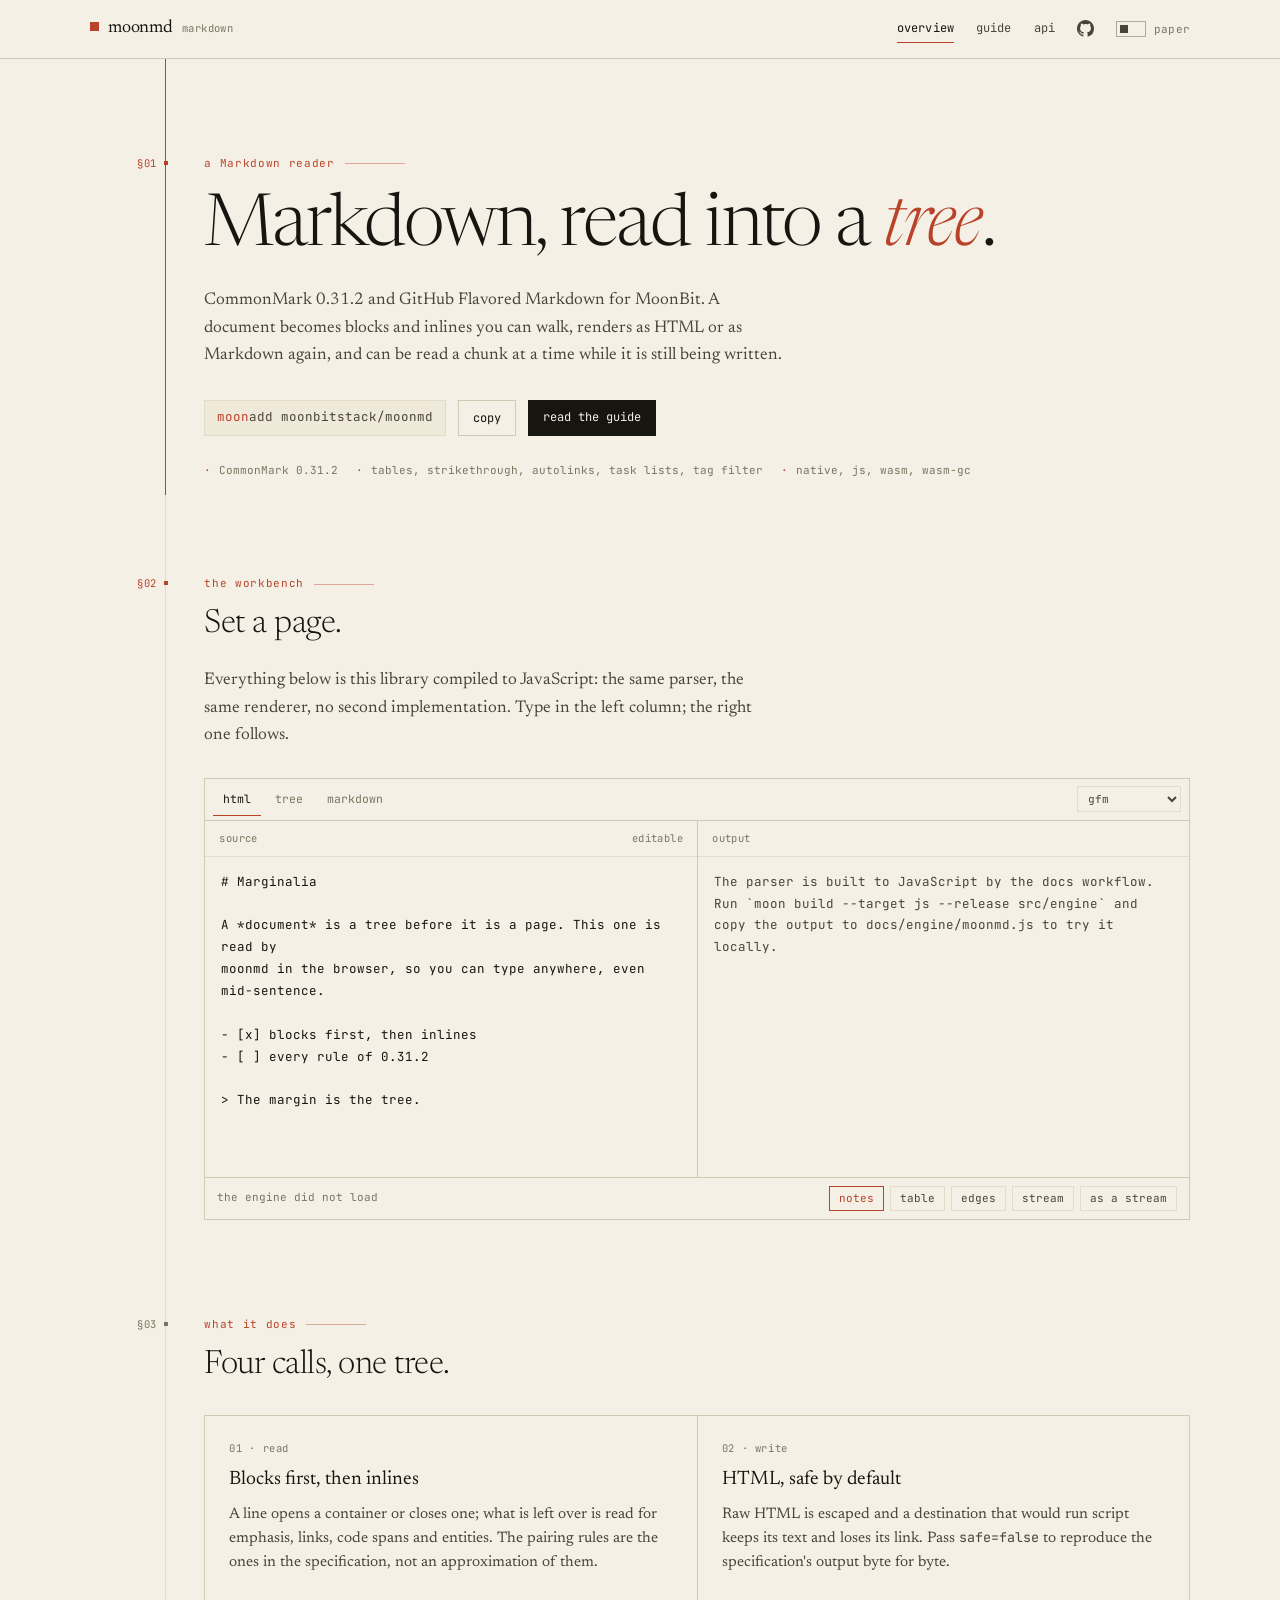
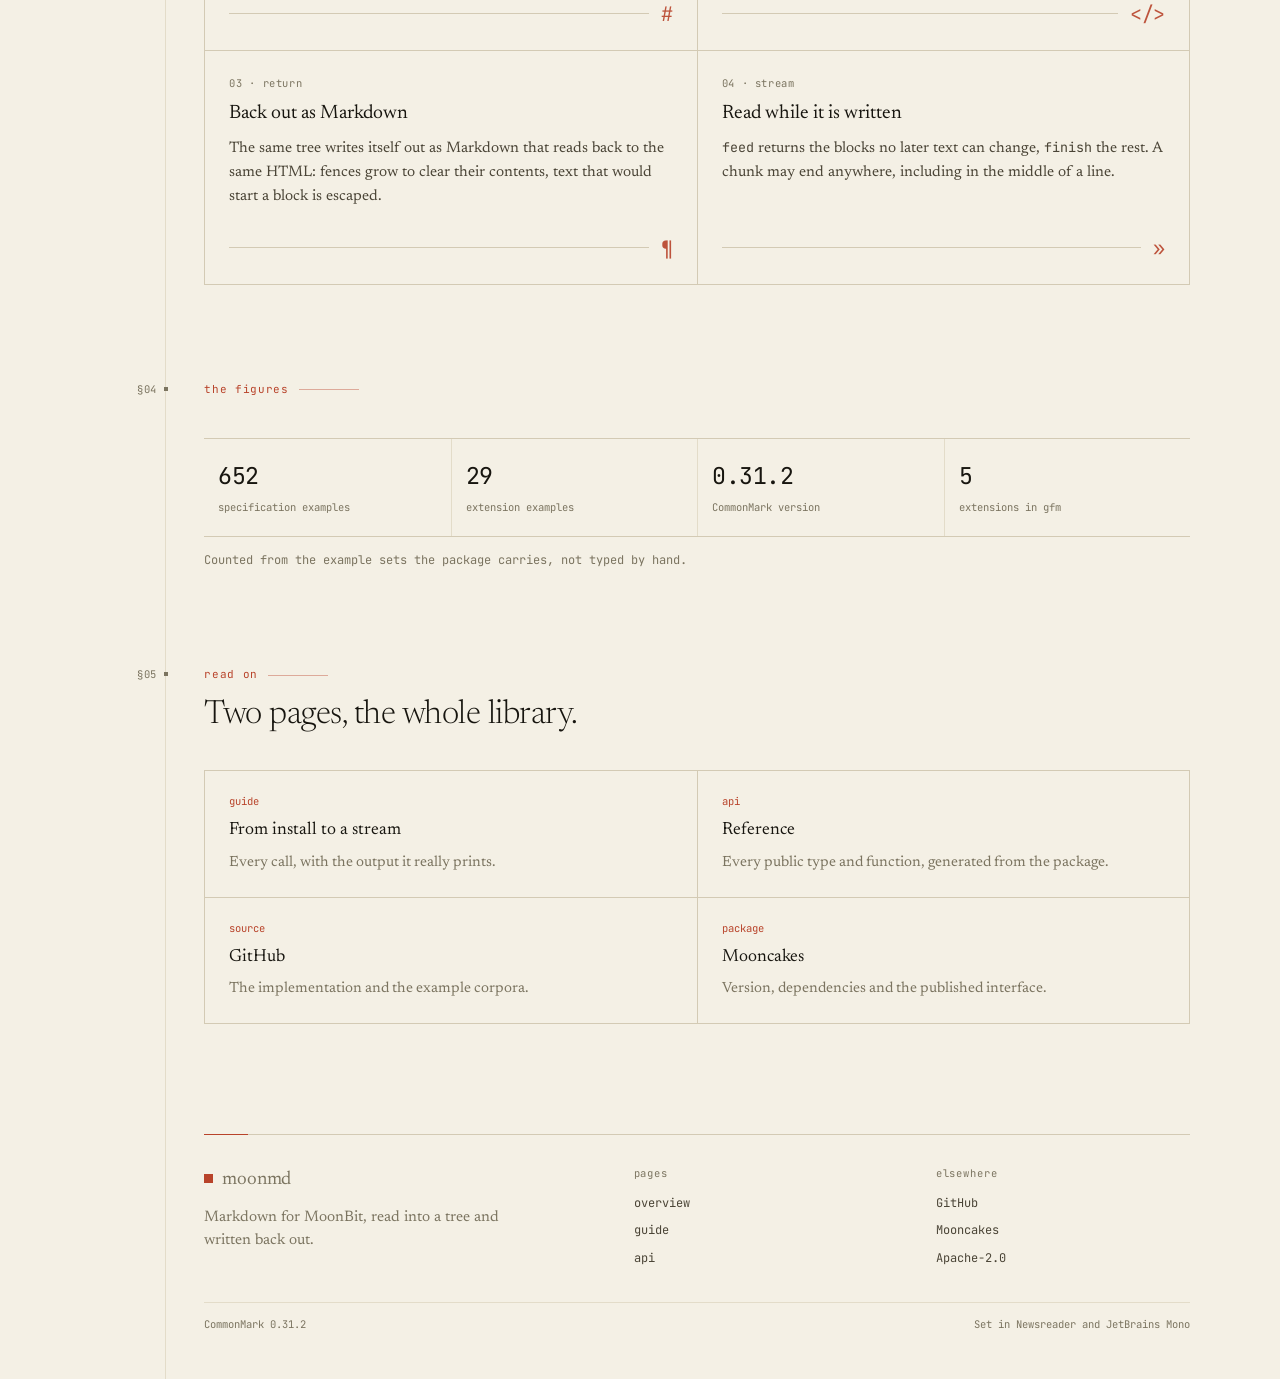
==== commit 8daa9b75: "docs(site): set the footer as a colophon. The old footer was one row of mono links at the same weigh" ====
--- a/docs/index.html
+++ b/docs/index.html
@@ -160,7 +160,7 @@
           <div><b>5</b><span>extensions in gfm</span></div>
         </div>
         <!-- numbers:end -->
-        <p class="note" style="margin-top:14px">Counted from the example sets the package carries, not typed by hand.</p>
+        <p class="note figure-note">Counted from the example sets the package carries, not typed by hand.</p>
       </section>
 
       <section id="onward" class="section" aria-labelledby="onward-title">
@@ -191,13 +191,27 @@
       </section>
 
       <footer class="foot">
-        <div class="foot-inner">
-          <span>moonmd</span>
-          <a href="https://github.com/moonbitstack/moonmd/blob/master/LICENSE">Apache-2.0</a>
-          <a href="guide.html">guide</a>
-          <a href="guide.html#api">api</a>
-          <a href="https://github.com/moonbitstack/moonmd">GitHub</a>
-          <span class="tail">CommonMark 0.31.2</span>
+        <div class="foot-grid">
+          <div class="foot-brand">
+            <a class="wordmark" href="index.html"><i class="mark"></i>moonmd</a>
+            <p>Markdown for MoonBit, read into a tree and written back out.</p>
+          </div>
+          <nav class="foot-col" aria-label="Pages">
+            <h5>pages</h5>
+            <a href="index.html">overview</a>
+            <a href="guide.html">guide</a>
+            <a href="guide.html#api">api</a>
+          </nav>
+          <div class="foot-col">
+            <h5>elsewhere</h5>
+            <a href="https://github.com/moonbitstack/moonmd">GitHub</a>
+            <a href="https://mooncakes.io/docs/moonbitstack/moonmd">Mooncakes</a>
+            <a href="https://github.com/moonbitstack/moonmd/blob/master/LICENSE">Apache-2.0</a>
+          </div>
+        </div>
+        <div class="foot-base">
+          <span>CommonMark 0.31.2</span>
+          <span>Set in Newsreader and JetBrains Mono</span>
         </div>
       </footer>
 
--- a/docs/assets/style.css
+++ b/docs/assets/style.css
@@ -1121,8 +1121,16 @@
   max-width: 760px;
 }
 
+.guide-title {
+  font-size: clamp(2rem, 4.4vw, 3.2rem);
+}
+
 .guide-body h2 {
   margin-top: 0;
+}
+
+.figure-note {
+  margin-top: 14px;
 }
 
 .guide-body section {
@@ -1333,33 +1341,85 @@
 /* ---------- footer ---------- */
 
 .foot {
+  position: relative;
   margin-top: clamp(64px, 9vw, 110px);
   border-top: 1px solid var(--rule);
-  padding: 26px 0 44px;
-  font-family: var(--mono);
-  font-size: 11.5px;
+  padding: 30px 0 46px;
   color: var(--ink-3);
   user-select: none;
 }
 
-.foot-inner {
+.foot::before {
+  content: "";
+  position: absolute;
+  top: -1px;
+  left: 0;
+  width: 44px;
+  height: 1px;
+  background: var(--accent);
+}
+
+.foot-grid {
+  display: grid;
+  grid-template-columns: minmax(0, 1.5fr) minmax(0, 1fr) minmax(0, 1fr);
+  gap: clamp(24px, 4vw, 48px);
+  align-items: start;
+}
+
+.foot-brand .wordmark {
+  font-size: 19px;
+}
+
+.foot-brand p {
+  font-family: var(--serif);
+  font-size: 0.95rem;
+  line-height: 1.55;
+  color: var(--ink-3);
+  max-width: 22em;
+  margin-top: 10px;
+}
+
+.foot-col {
+  display: flex;
+  flex-direction: column;
+  gap: 1px;
+}
+
+.foot-col h5 {
+  font-family: var(--mono);
+  font-weight: 400;
+  font-size: 10.5px;
+  letter-spacing: 0.08em;
+  color: var(--ink-3);
+  margin: 0 0 8px;
+}
+
+.foot-col a {
+  font-family: var(--mono);
+  font-size: 12px;
+  color: var(--ink-2);
+  text-decoration: none;
+  padding: 3px 0;
+  width: fit-content;
+  border-bottom: 1px solid transparent;
+}
+
+.foot-col a:hover {
+  color: var(--accent-ink);
+  border-bottom-color: var(--accent);
+}
+
+.foot-base {
   display: flex;
   flex-wrap: wrap;
-  align-items: baseline;
-  gap: 8px 26px;
-}
-
-.foot a {
-  color: var(--ink-2);
-  text-decoration: none;
-}
-
-.foot a:hover {
-  color: var(--accent);
-}
-
-.foot .tail {
-  margin-left: auto;
+  justify-content: space-between;
+  gap: 10px 24px;
+  margin-top: 30px;
+  padding-top: 13px;
+  border-top: 1px solid var(--rule-soft);
+  font-family: var(--mono);
+  font-size: 10.5px;
+  color: var(--ink-3);
 }
 
 /* ---------- narrow ---------- */
@@ -1425,12 +1485,25 @@
     gap: 14px;
   }
 
+  .foot-grid {
+    grid-template-columns: minmax(0, 1fr) minmax(0, 1fr);
+  }
+
+  .foot-brand {
+    grid-column: 1 / -1;
+  }
+
   h1 {
     font-size: clamp(2.1rem, 9vw, 2.8rem);
   }
 }
 
 @media (width <= 560px) {
+  .foot-base {
+    flex-direction: column;
+    gap: 6px;
+  }
+
   .masthead-inner {
     gap: 14px;
     height: 52px;
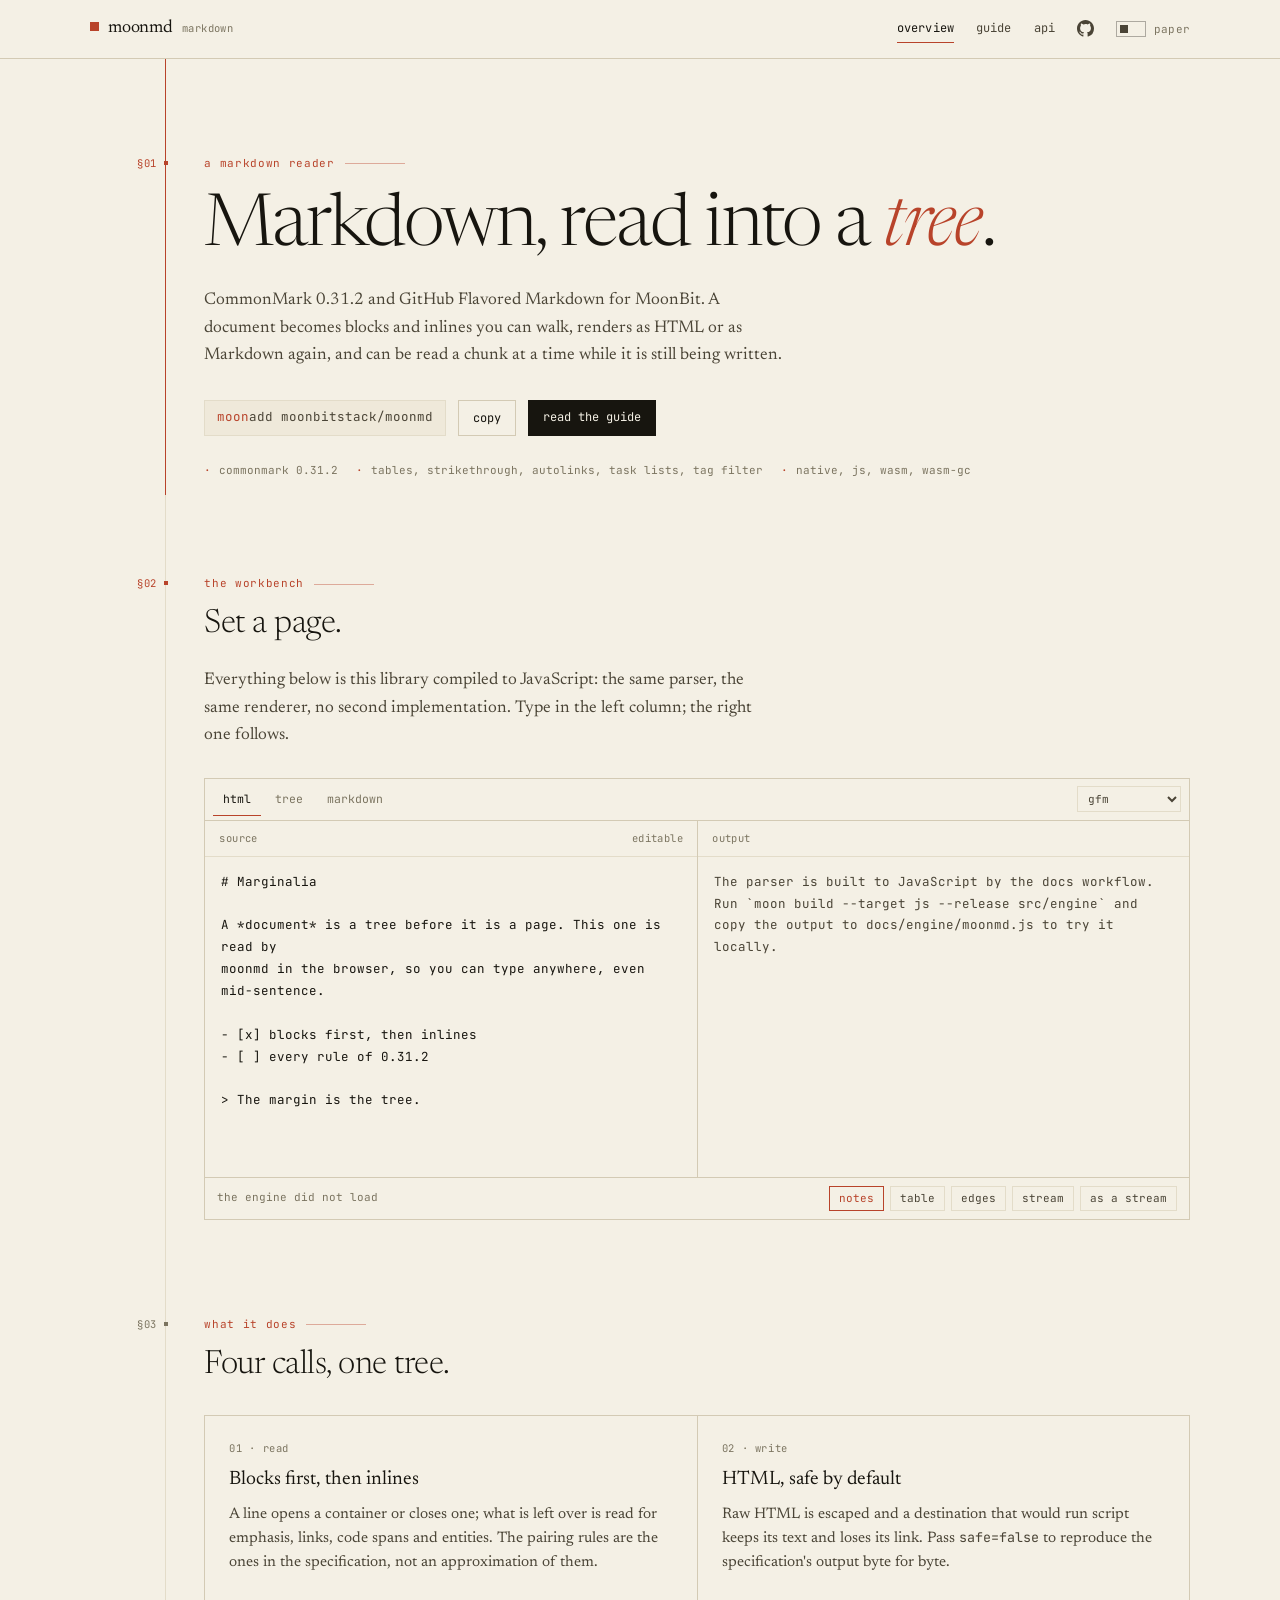
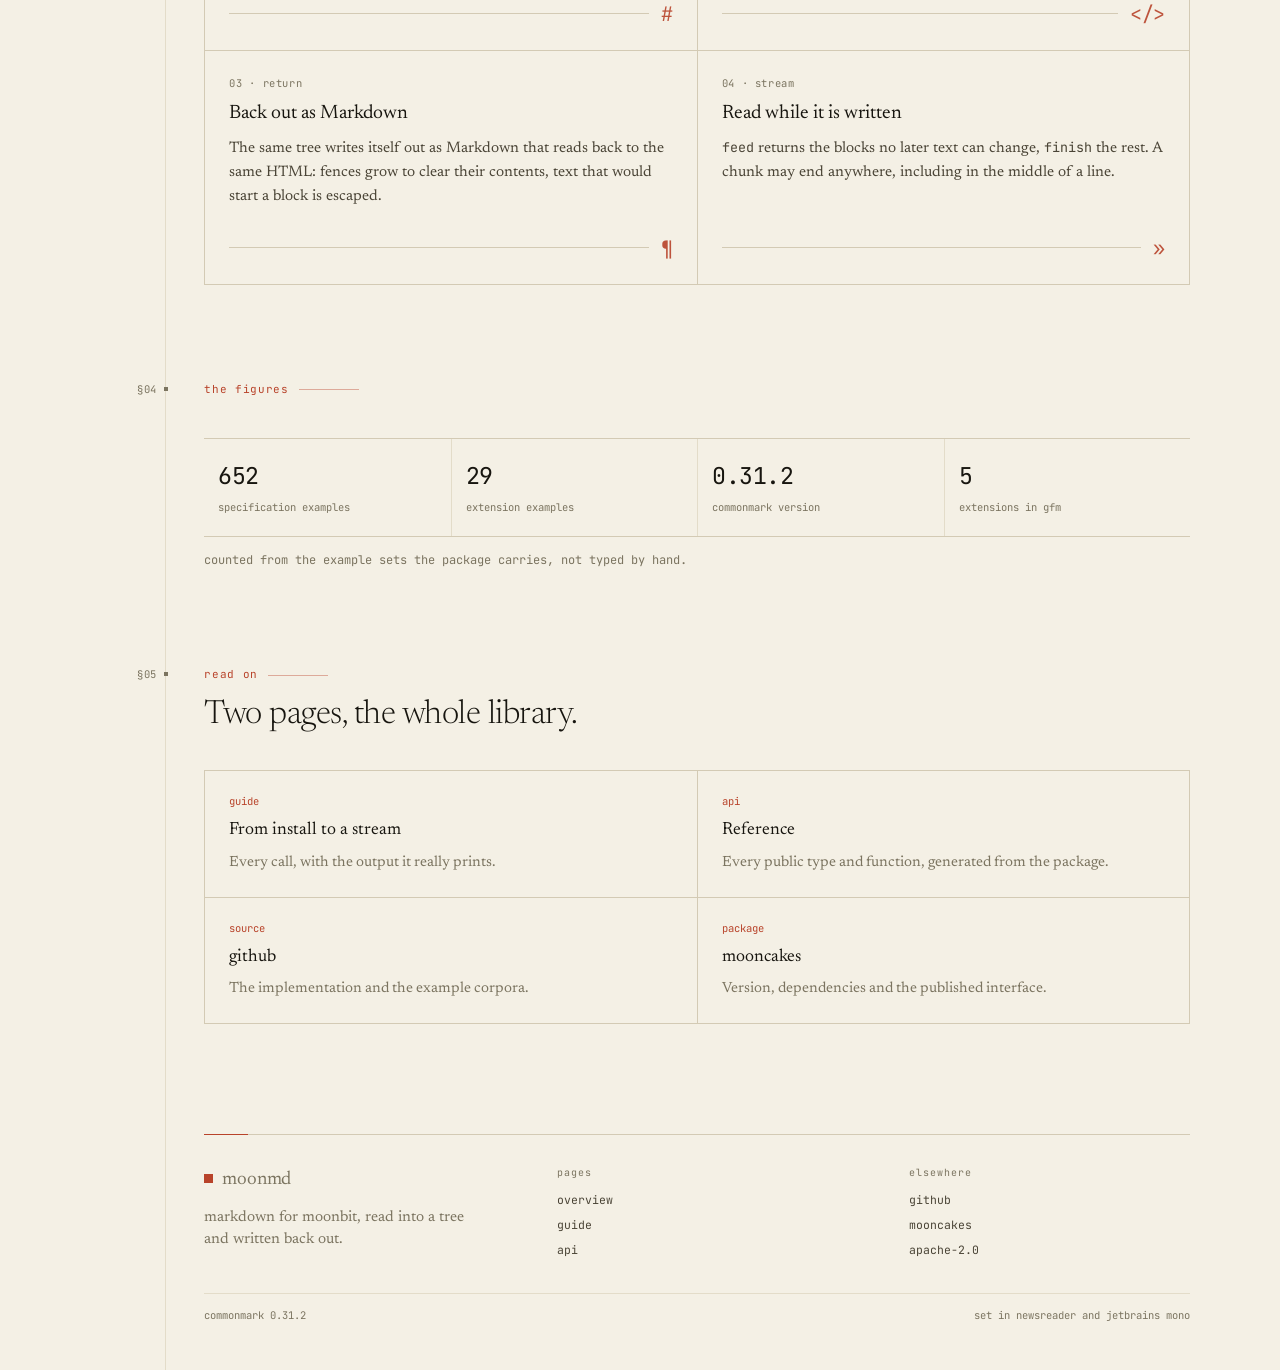
==== commit bf8f4f11: "docs(site): lower case the chrome, and set the footer on a grid. Everything set in the mono face is " ====
--- a/docs/index.html
+++ b/docs/index.html
@@ -3,7 +3,7 @@
 <head>
 <meta charset="utf-8">
 <meta name="viewport" content="width=device-width, initial-scale=1">
-<title>moonmd — Markdown, read into a tree</title>
+<title>moonmd — markdown, read into a tree</title>
 <meta name="description" content="CommonMark 0.31.2 and GitHub Flavored Markdown for MoonBit: parse into a tree, render HTML or Markdown, and read text incrementally as it is written.">
 <link rel="icon" href="favicon.svg" type="image/svg+xml">
 <link rel="preconnect" href="https://fonts.googleapis.com">
@@ -54,7 +54,7 @@
     <div class="body-col">
 
       <section id="top" class="section">
-        <p class="kicker">a Markdown reader</p>
+        <p class="kicker">a markdown reader</p>
         <h1>Markdown, read into a <em>tree</em>.</h1>
         <p class="lede">CommonMark 0.31.2 and GitHub Flavored Markdown for MoonBit. A document
           becomes blocks and inlines you can walk, renders as HTML or as Markdown again,
@@ -65,7 +65,7 @@
           <a class="btn solid" href="guide.html">read the guide</a>
         </div>
         <p class="spec-marks" aria-label="What it covers">
-          <span>CommonMark 0.31.2</span>
+          <span>commonmark 0.31.2</span>
           <span>tables, strikethrough, autolinks, task lists, tag filter</span>
           <span>native, js, wasm, wasm-gc</span>
         </p>
@@ -156,11 +156,11 @@
         <div class="numbers">
           <div><b>652</b><span>specification examples</span></div>
           <div><b>29</b><span>extension examples</span></div>
-          <div><b>0.31.2</b><span>CommonMark version</span></div>
+          <div><b>0.31.2</b><span>commonmark version</span></div>
           <div><b>5</b><span>extensions in gfm</span></div>
         </div>
         <!-- numbers:end -->
-        <p class="note figure-note">Counted from the example sets the package carries, not typed by hand.</p>
+        <p class="note figure-note">counted from the example sets the package carries, not typed by hand.</p>
       </section>
 
       <section id="onward" class="section" aria-labelledby="onward-title">
@@ -179,12 +179,12 @@
           </a>
           <a href="https://github.com/moonbitstack/moonmd">
             <span class="k">source</span>
-            <span class="t">GitHub</span>
+            <span class="t">github</span>
             <span class="d">The implementation and the example corpora.</span>
           </a>
           <a href="https://mooncakes.io/docs/moonbitstack/moonmd">
             <span class="k">package</span>
-            <span class="t">Mooncakes</span>
+            <span class="t">mooncakes</span>
             <span class="d">Version, dependencies and the published interface.</span>
           </a>
         </div>
@@ -194,7 +194,7 @@
         <div class="foot-grid">
           <div class="foot-brand">
             <a class="wordmark" href="index.html"><i class="mark"></i>moonmd</a>
-            <p>Markdown for MoonBit, read into a tree and written back out.</p>
+            <p>markdown for moonbit, read into a tree and written back out.</p>
           </div>
           <nav class="foot-col" aria-label="Pages">
             <h5>pages</h5>
@@ -204,14 +204,14 @@
           </nav>
           <div class="foot-col">
             <h5>elsewhere</h5>
-            <a href="https://github.com/moonbitstack/moonmd">GitHub</a>
-            <a href="https://mooncakes.io/docs/moonbitstack/moonmd">Mooncakes</a>
-            <a href="https://github.com/moonbitstack/moonmd/blob/master/LICENSE">Apache-2.0</a>
+            <a href="https://github.com/moonbitstack/moonmd">github</a>
+            <a href="https://mooncakes.io/docs/moonbitstack/moonmd">mooncakes</a>
+            <a href="https://github.com/moonbitstack/moonmd/blob/master/LICENSE">apache-2.0</a>
           </div>
         </div>
         <div class="foot-base">
-          <span>CommonMark 0.31.2</span>
-          <span>Set in Newsreader and JetBrains Mono</span>
+          <span>commonmark 0.31.2</span>
+          <span>set in newsreader and jetbrains mono</span>
         </div>
       </footer>
 
--- a/docs/assets/style.css
+++ b/docs/assets/style.css
@@ -1361,8 +1361,8 @@
 
 .foot-grid {
   display: grid;
-  grid-template-columns: minmax(0, 1.5fr) minmax(0, 1fr) minmax(0, 1fr);
-  gap: clamp(24px, 4vw, 48px);
+  grid-template-columns: minmax(0, 1fr) minmax(0, 1fr) minmax(0, 1fr);
+  gap: clamp(32px, 6vw, 72px);
   align-items: start;
 }
 
@@ -1373,10 +1373,11 @@
 .foot-brand p {
   font-family: var(--serif);
   font-size: 0.95rem;
-  line-height: 1.55;
-  color: var(--ink-3);
-  max-width: 22em;
-  margin-top: 10px;
+  line-height: 1.5;
+  color: var(--ink-3);
+  max-width: 19em;
+  margin-top: 11px;
+  text-wrap: pretty;
 }
 
 .foot-col {
@@ -1388,18 +1389,20 @@
 .foot-col h5 {
   font-family: var(--mono);
   font-weight: 400;
-  font-size: 10.5px;
-  letter-spacing: 0.08em;
-  color: var(--ink-3);
-  margin: 0 0 8px;
+  font-size: 10px;
+  letter-spacing: 0.1em;
+  line-height: 16px;
+  color: var(--ink-3);
+  margin: 0 0 7px;
 }
 
 .foot-col a {
   font-family: var(--mono);
-  font-size: 12px;
+  font-size: 11.5px;
+  line-height: 1.65;
   color: var(--ink-2);
   text-decoration: none;
-  padding: 3px 0;
+  padding: 2px 0;
   width: fit-content;
   border-bottom: 1px solid transparent;
 }
@@ -1487,6 +1490,7 @@
 
   .foot-grid {
     grid-template-columns: minmax(0, 1fr) minmax(0, 1fr);
+    gap: 26px;
   }
 
   .foot-brand {
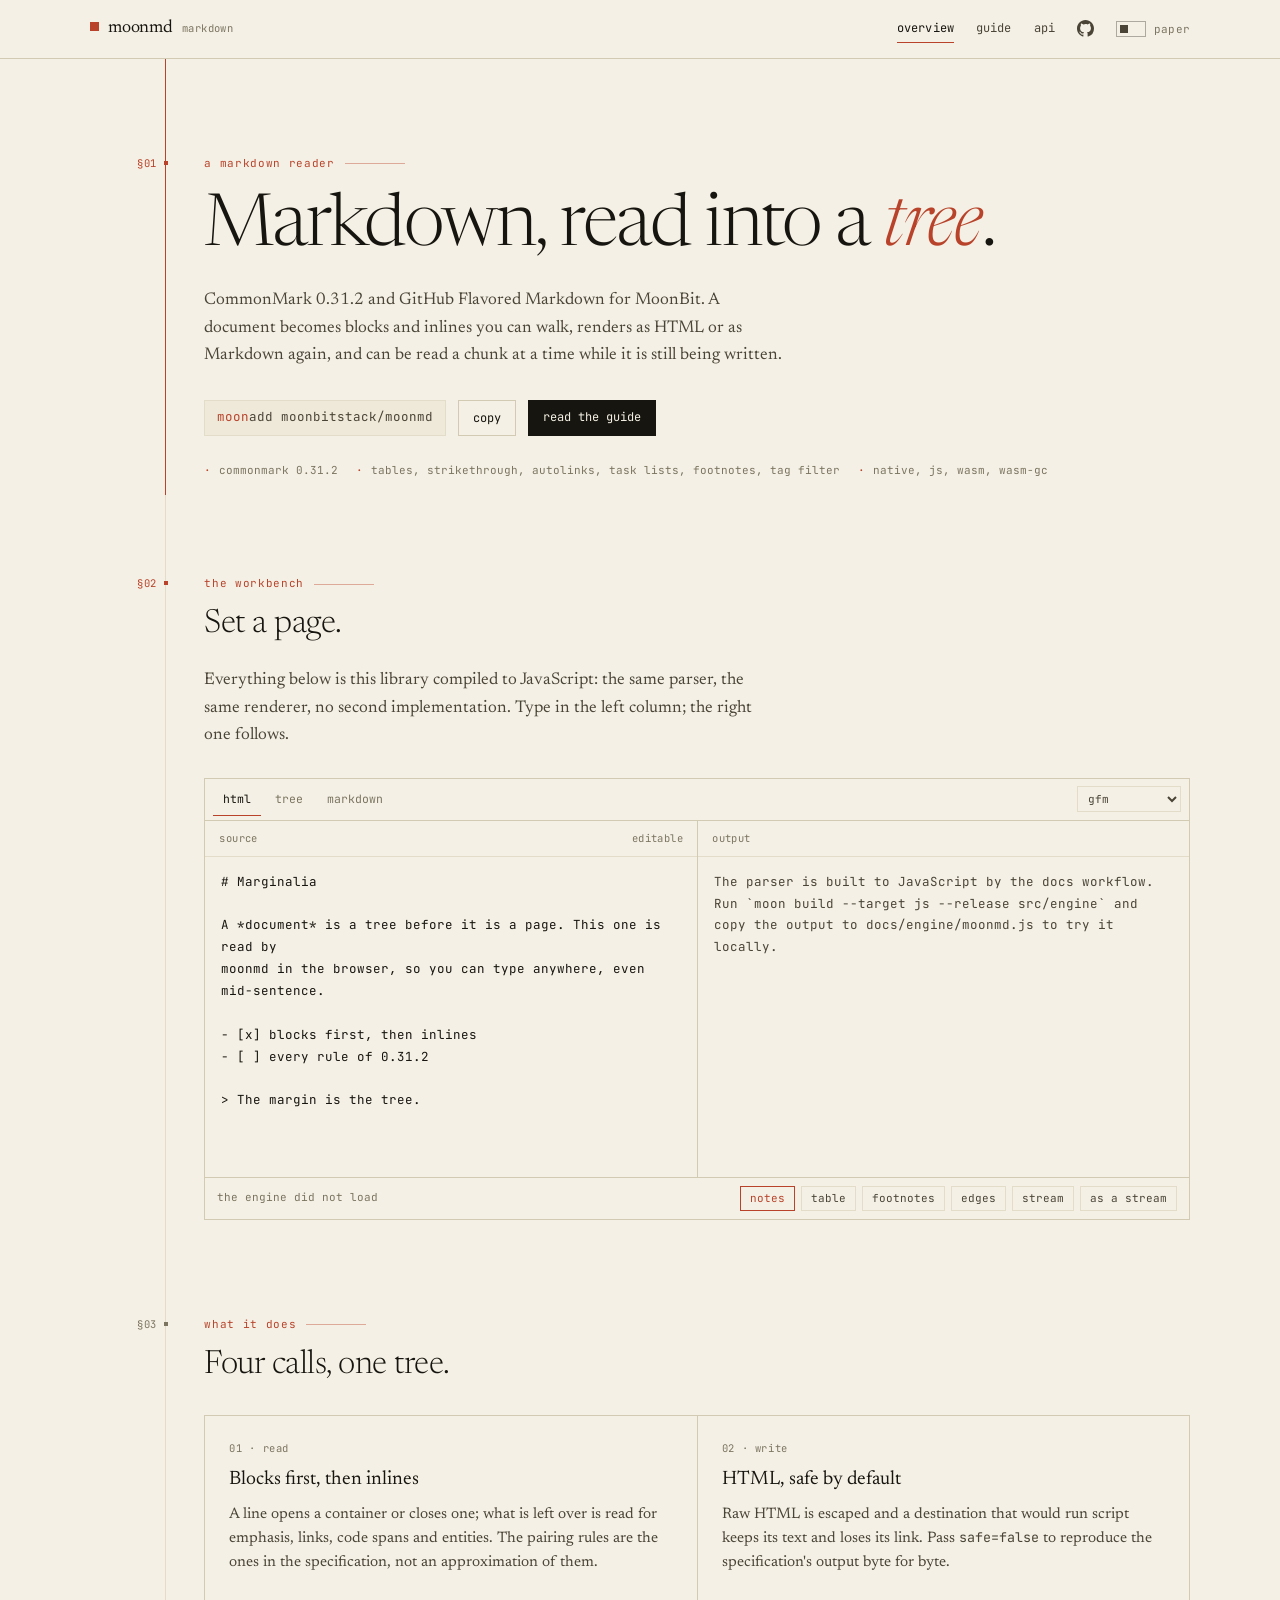
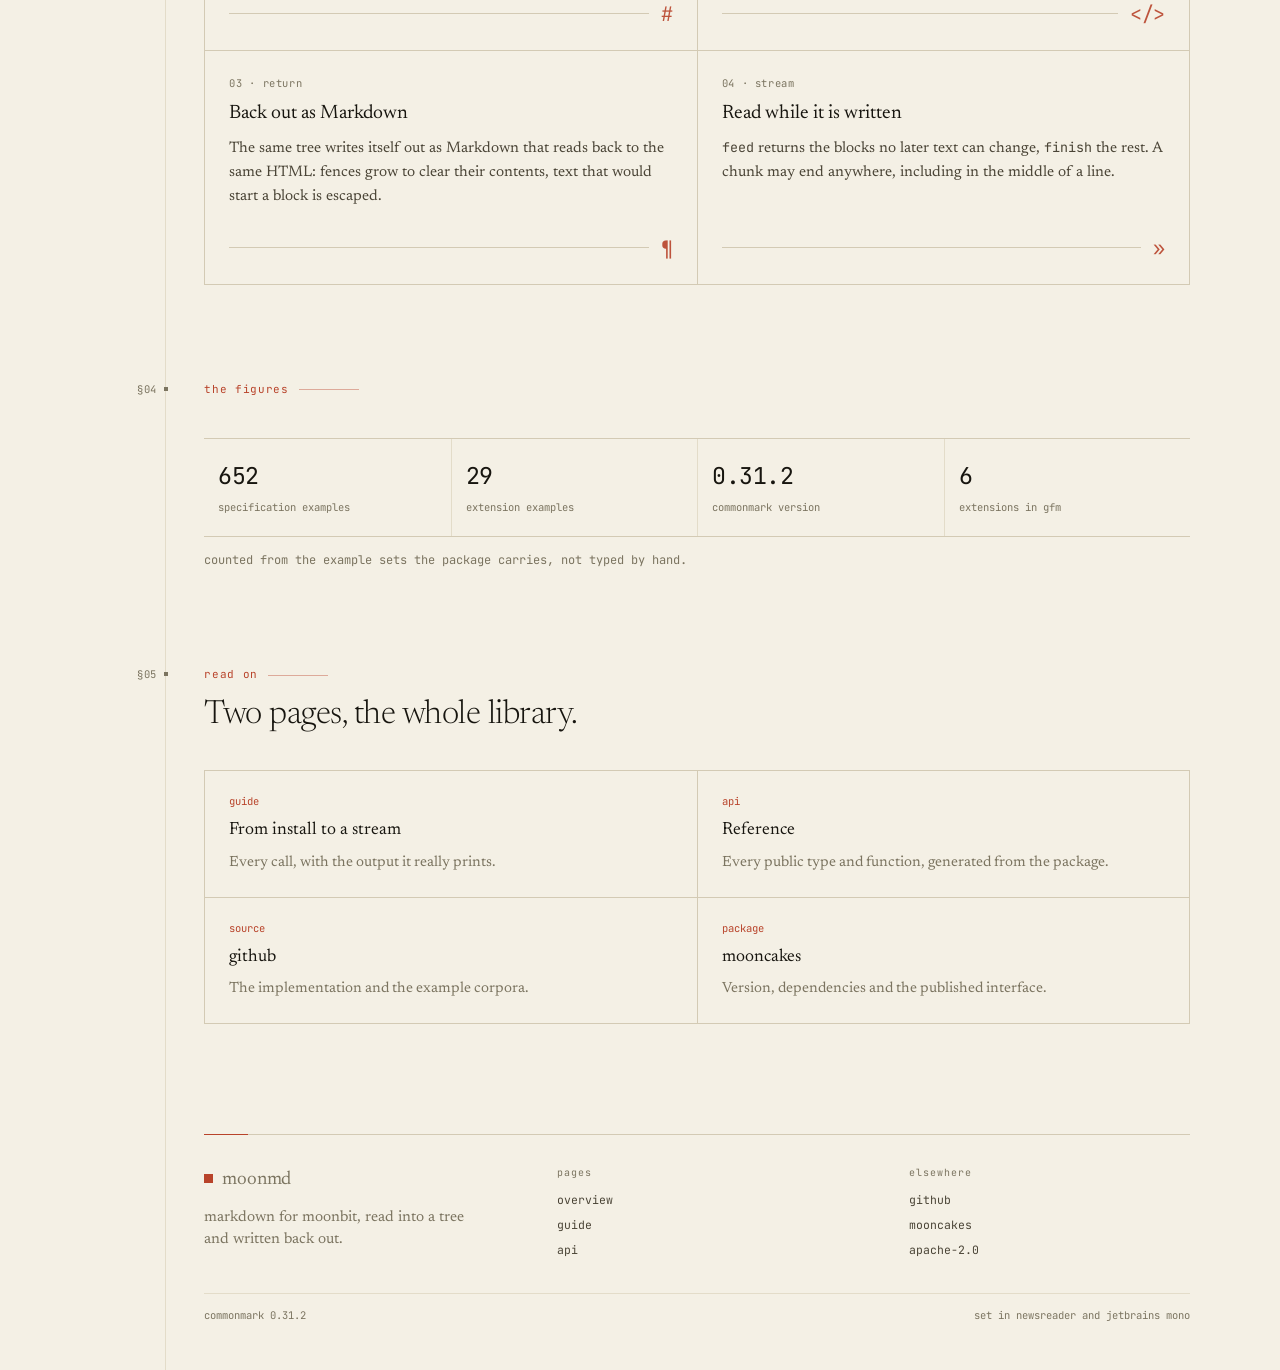
==== commit 654f4437: "feat(moonmd): read footnotes and write them back. GFM footnotes now parse into the tree and render t" ====
--- a/docs/index.html
+++ b/docs/index.html
@@ -66,7 +66,7 @@
         </div>
         <p class="spec-marks" aria-label="What it covers">
           <span>commonmark 0.31.2</span>
-          <span>tables, strikethrough, autolinks, task lists, tag filter</span>
+          <span>tables, strikethrough, autolinks, task lists, footnotes, tag filter</span>
           <span>native, js, wasm, wasm-gc</span>
         </p>
       </section>
@@ -104,6 +104,7 @@
             <div class="samples">
               <button class="chip" type="button" data-sample="notes" aria-pressed="true">notes</button>
               <button class="chip" type="button" data-sample="table" aria-pressed="false">table</button>
+              <button class="chip" type="button" data-sample="footnotes" aria-pressed="false">footnotes</button>
               <button class="chip" type="button" data-sample="edges" aria-pressed="false">edges</button>
               <button class="chip" type="button" data-sample="stream" aria-pressed="false">stream</button>
               <button class="chip" type="button" id="play">as a stream</button>
@@ -157,7 +158,7 @@
           <div><b>652</b><span>specification examples</span></div>
           <div><b>29</b><span>extension examples</span></div>
           <div><b>0.31.2</b><span>commonmark version</span></div>
-          <div><b>5</b><span>extensions in gfm</span></div>
+          <div><b>6</b><span>extensions in gfm</span></div>
         </div>
         <!-- numbers:end -->
         <p class="note figure-note">counted from the example sets the package carries, not typed by hand.</p>
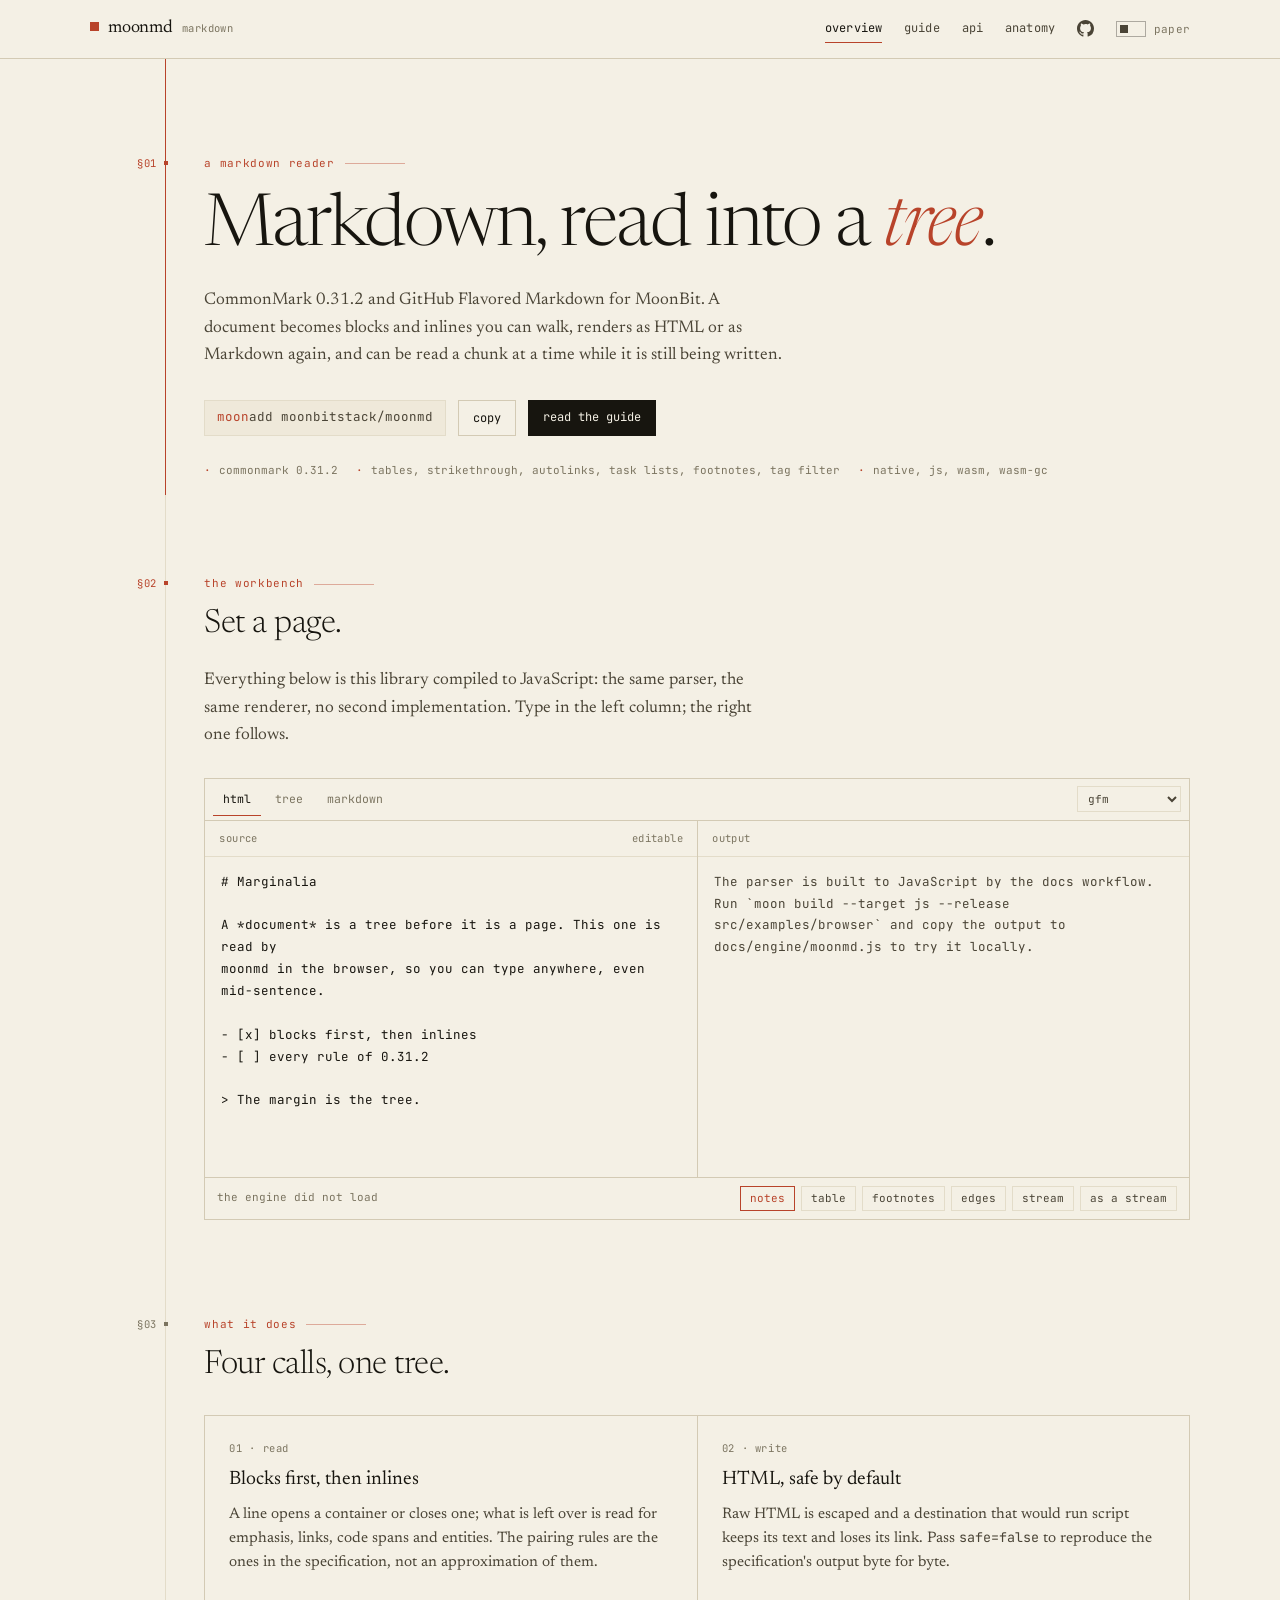
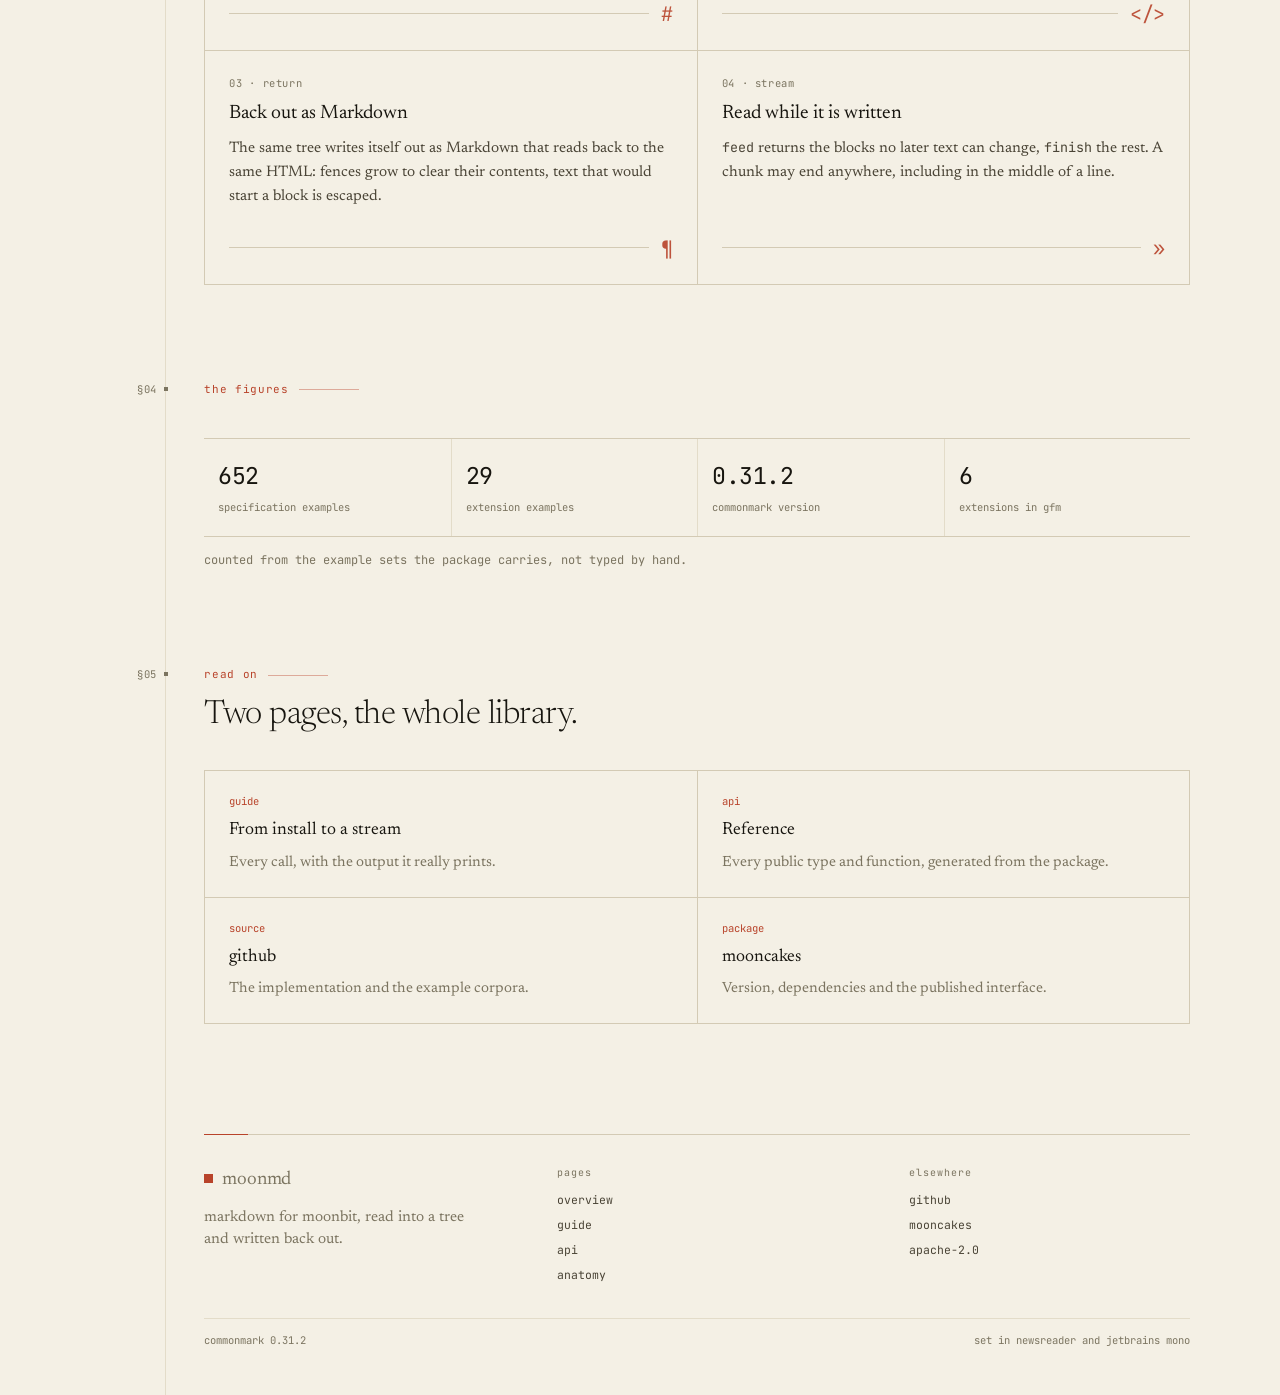
==== commit dc55e683: "docs(site): give the reference a page of its own. The reference was a section at the end of the guid" ====
--- a/docs/index.html
+++ b/docs/index.html
@@ -13,7 +13,14 @@
 <script>
 (function () {
   try {
-    var saved = localStorage.getItem("moonmd-theme");
+    var nav = performance.getEntriesByType ? performance.getEntriesByType("navigation") : [];
+    var kind = nav.length ? nav[0].type : "";
+    if (!kind && performance.navigation) kind = performance.navigation.type === 1 ? "reload" : "navigate";
+    if (kind === "reload") {
+      sessionStorage.removeItem("moonmd-theme");
+      return;
+    }
+    var saved = sessionStorage.getItem("moonmd-theme");
     if (saved === "ink" || saved === "paper") document.documentElement.setAttribute("data-theme", saved);
   } catch (e) {}
 })();
@@ -27,7 +34,8 @@
     <nav class="nav" aria-label="This site">
       <a href="index.html" aria-current="page">overview</a>
       <a href="guide.html">guide</a>
-      <a href="guide.html#api">api</a>
+      <a href="api.html">api</a>
+      <a href="anatomy.html">anatomy</a>
       <a class="icon-link" href="https://github.com/moonbitstack/moonmd" aria-label="moonmd on GitHub">
         <svg viewBox="0 0 16 16" fill="currentColor" aria-hidden="true"><path d="M8 0C3.58 0 0 3.58 0 8c0 3.54 2.29 6.53 5.47 7.59.4.07.55-.17.55-.38 0-.19-.01-.82-.01-1.49-2.01.37-2.53-.49-2.69-.94-.09-.23-.48-.94-.82-1.13-.28-.15-.68-.52-.01-.53.63-.01 1.08.58 1.23.82.72 1.21 1.87.87 2.33.66.07-.52.28-.87.51-1.07-1.78-.2-3.64-.89-3.64-3.95 0-.87.31-1.59.82-2.15-.08-.2-.36-1.02.08-2.12 0 0 .67-.21 2.2.82a7.4 7.4 0 0 1 2-.27c.68 0 1.36.09 2 .27 1.53-1.04 2.2-.82 2.2-.82.44 1.1.16 1.92.08 2.12.51.56.82 1.27.82 2.15 0 3.07-1.87 3.75-3.65 3.95.29.25.54.73.54 1.48 0 1.07-.01 1.93-.01 2.2 0 .21.15.46.55.38A8.01 8.01 0 0 0 16 8c0-4.42-3.58-8-8-8Z"/></svg>
       </a>
@@ -173,7 +181,7 @@
             <span class="t">From install to a stream</span>
             <span class="d">Every call, with the output it really prints.</span>
           </a>
-          <a href="guide.html#api">
+          <a href="api.html">
             <span class="k">api</span>
             <span class="t">Reference</span>
             <span class="d">Every public type and function, generated from the package.</span>
@@ -201,7 +209,8 @@
             <h5>pages</h5>
             <a href="index.html">overview</a>
             <a href="guide.html">guide</a>
-            <a href="guide.html#api">api</a>
+            <a href="api.html">api</a>
+            <a href="anatomy.html">anatomy</a>
           </nav>
           <div class="foot-col">
             <h5>elsewhere</h5>
--- a/docs/assets/style.css
+++ b/docs/assets/style.css
@@ -1338,6 +1338,92 @@
   color: var(--ink-3);
 }
 
+/* ---------- the reference page ---------- */
+
+.api-body {
+  max-width: 840px;
+}
+
+.filter-label {
+  display: block;
+  font-family: var(--mono);
+  font-size: 10.5px;
+  letter-spacing: 0.06em;
+  color: var(--ink-3);
+  margin-bottom: 6px;
+  user-select: none;
+}
+
+.filter {
+  width: 100%;
+  font-family: var(--mono);
+  font-size: 12px;
+  padding: 6px 8px;
+  margin-bottom: 18px;
+  border: 1px solid var(--rule);
+  background: var(--paper-2);
+  color: var(--ink);
+}
+
+.filter::placeholder {
+  color: var(--ink-3);
+}
+
+.filter:focus {
+  outline: none;
+  border-color: var(--accent);
+}
+
+.rail a .count {
+  float: right;
+  color: var(--ink-3);
+}
+
+.rail li.hidden,
+.entry.hidden {
+  display: none;
+}
+
+.api-count {
+  margin-top: 18px;
+}
+
+.api-body .entry {
+  padding: 20px 0 22px;
+}
+
+.api-body .entry .doc-p {
+  max-width: 52em;
+}
+
+.member {
+  padding: 9px 0 11px;
+  border-bottom: 1px solid var(--rule-soft);
+}
+
+.member:last-child {
+  border-bottom: 0;
+  padding-bottom: 0;
+}
+
+.member .sig {
+  font-size: 12px;
+}
+
+.member .doc-p {
+  margin-top: 4px;
+  font-size: 0.9rem;
+  max-width: 50em;
+}
+
+.member .doc-code {
+  margin-top: 8px;
+}
+
+.generic {
+  color: var(--ink-3);
+}
+
 /* ---------- footer ---------- */
 
 .foot {
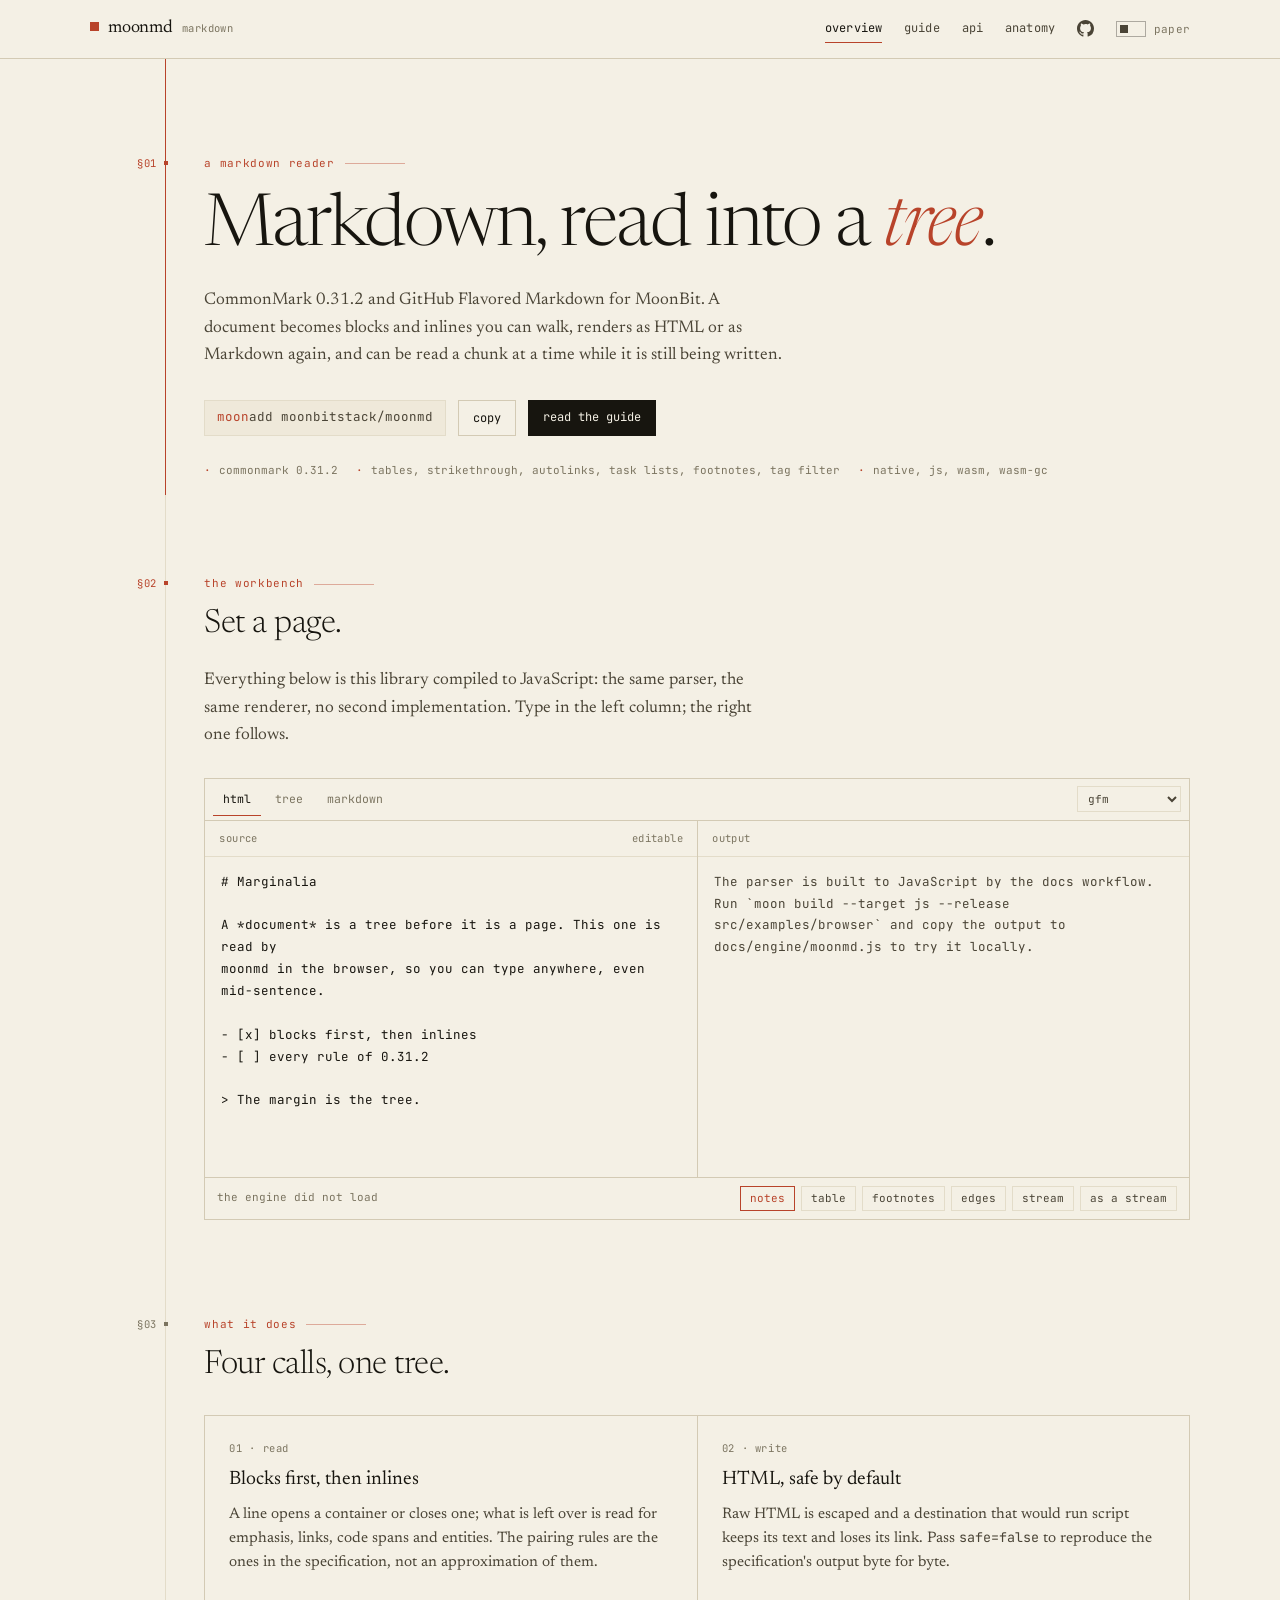
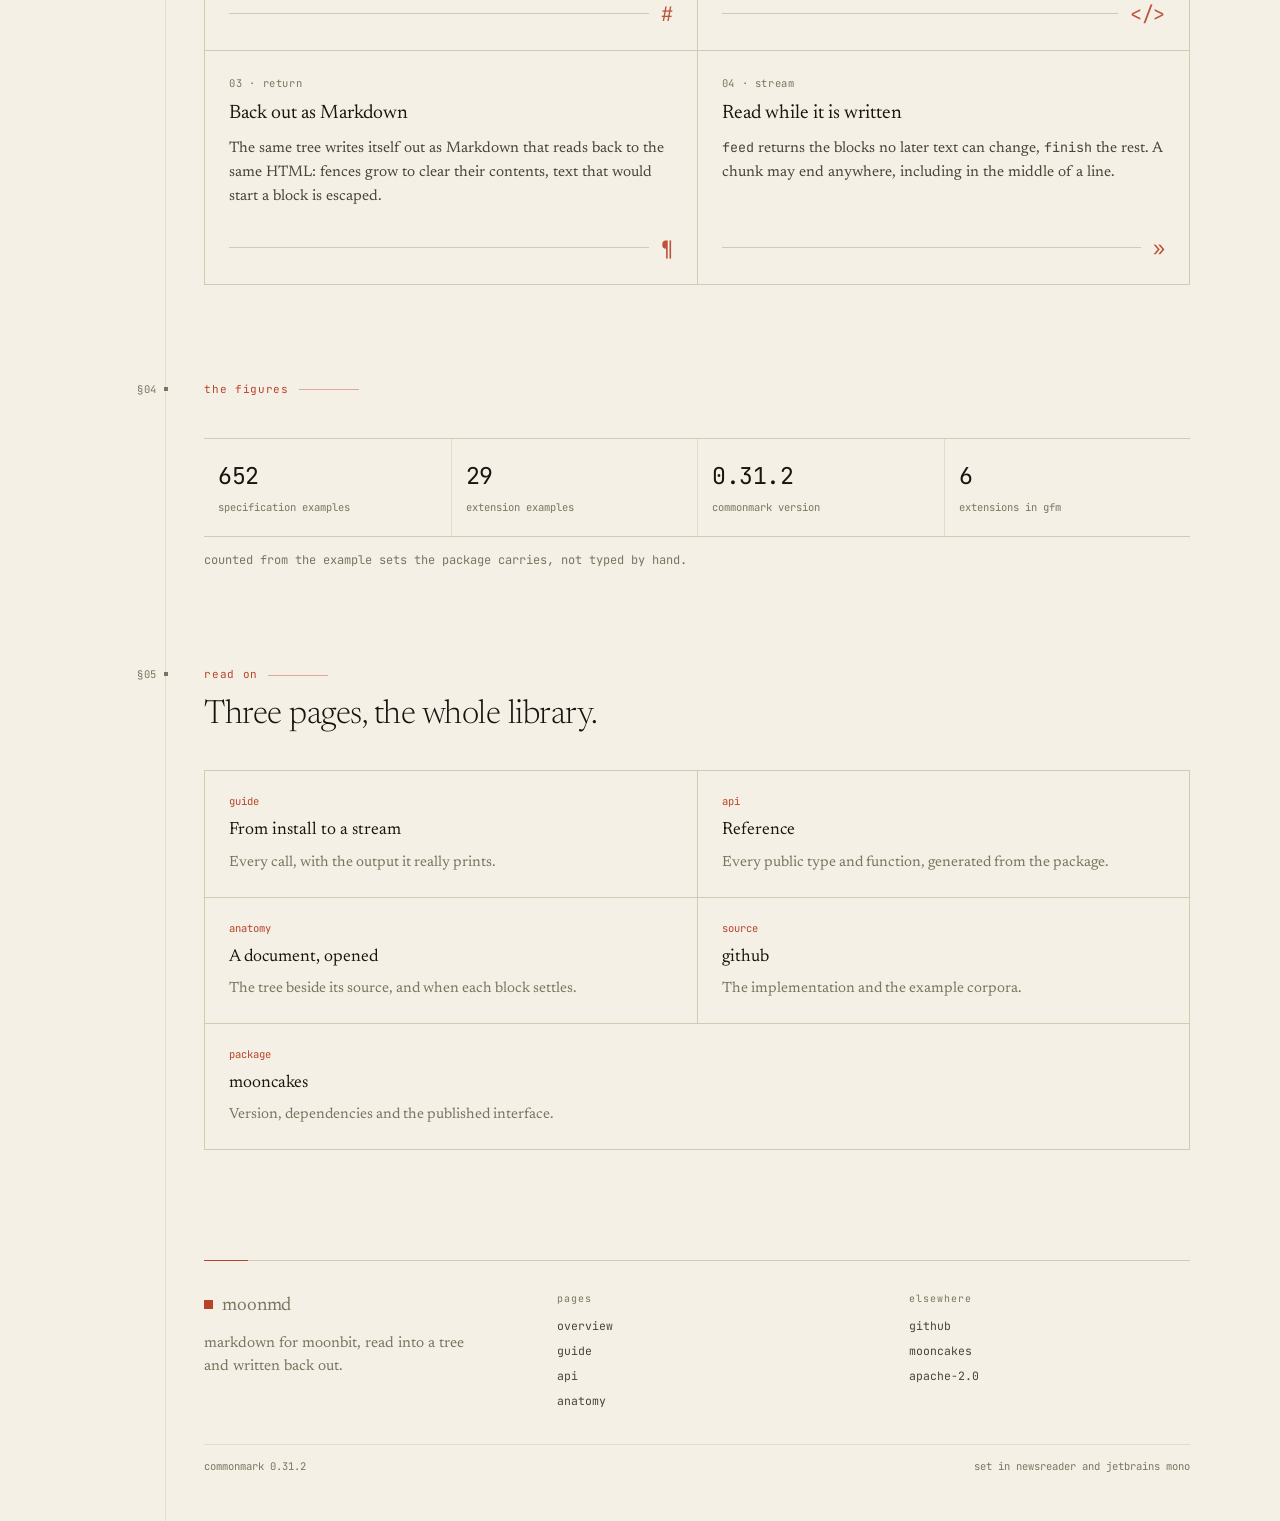
==== commit 0e9f100c: "docs(site): hide the scrollbar at the top, and list the third page. The page furniture has always ha" ====
--- a/docs/index.html
+++ b/docs/index.html
@@ -174,7 +174,7 @@
 
       <section id="onward" class="section" aria-labelledby="onward-title">
         <p class="kicker">read on</p>
-        <h2 id="onward-title">Two pages, the whole library.</h2>
+        <h2 id="onward-title">Three pages, the whole library.</h2>
         <div class="next">
           <a href="guide.html">
             <span class="k">guide</span>
@@ -185,6 +185,11 @@
             <span class="k">api</span>
             <span class="t">Reference</span>
             <span class="d">Every public type and function, generated from the package.</span>
+          </a>
+          <a href="anatomy.html">
+            <span class="k">anatomy</span>
+            <span class="t">A document, opened</span>
+            <span class="d">The tree beside its source, and when each block settles.</span>
           </a>
           <a href="https://github.com/moonbitstack/moonmd">
             <span class="k">source</span>
--- a/docs/assets/style.css
+++ b/docs/assets/style.css
@@ -803,6 +803,7 @@
 
 .samples {
   display: flex;
+  flex-wrap: wrap;
   gap: 6px;
   margin-left: auto;
 }
@@ -1020,6 +1021,10 @@
   margin-top: 34px;
 }
 
+.next a:last-child:nth-child(odd) {
+  grid-column: 1 / -1;
+}
+
 .next a {
   background: var(--paper);
   padding: 22px 24px;
@@ -1422,6 +1427,258 @@
 
 .generic {
   color: var(--ink-3);
+}
+
+/* ---------- the anatomy page ---------- */
+
+.anatomy {
+  max-width: 1040px;
+  margin: 0 auto;
+}
+
+.anatomy-head {
+  padding-top: clamp(36px, 6vw, 64px);
+}
+
+.specimens {
+  display: flex;
+  flex-wrap: wrap;
+  gap: 6px;
+  margin-top: 24px;
+}
+
+.anatomy-grid,
+.pair {
+  display: grid;
+  grid-template-columns: minmax(0, 1fr) minmax(0, 1fr);
+  gap: 1px;
+  background: var(--rule);
+  border: 1px solid var(--rule);
+  margin-top: 26px;
+}
+
+.sheet-panel {
+  background: var(--paper);
+  display: flex;
+  flex-direction: column;
+  min-width: 0;
+}
+
+.panel-head {
+  display: flex;
+  align-items: center;
+  justify-content: space-between;
+  gap: 10px;
+  padding: 9px 14px;
+  border-bottom: 1px solid var(--rule-soft);
+  font-family: var(--mono);
+  font-size: 10.5px;
+  letter-spacing: 0.04em;
+  color: var(--ink-3);
+  user-select: none;
+}
+
+.panel-head .hint {
+  color: var(--ink-3);
+}
+
+.lines {
+  list-style: none;
+  margin: 0;
+  padding: 10px 0 12px;
+  font-family: var(--mono);
+  font-size: 12.5px;
+  line-height: 1.8;
+  overflow: auto;
+  max-height: 430px;
+  min-height: 260px;
+}
+
+.lines li {
+  display: grid;
+  grid-template-columns: 3.4em minmax(0, 1fr);
+  gap: 12px;
+  padding: 0 14px 0 10px;
+  border-left: 2px solid transparent;
+  cursor: pointer;
+}
+
+.lines li .n {
+  text-align: right;
+  color: var(--ink-3);
+  user-select: none;
+  font-variant-numeric: tabular-nums;
+}
+
+.lines li .t {
+  white-space: pre-wrap;
+  overflow-wrap: anywhere;
+  color: var(--ink-2);
+  min-height: 1.8em;
+}
+
+.lines li:hover {
+  background: color-mix(in srgb, var(--ink) 4%, transparent);
+}
+
+.lines li.on {
+  background: color-mix(in srgb, var(--accent) 9%, transparent);
+  border-left-color: var(--accent);
+}
+
+.lines li.on .n,
+.lines li.on .t {
+  color: var(--ink);
+}
+
+.lines li.done .t {
+  color: var(--ink-3);
+}
+
+.tree li.pick {
+  cursor: pointer;
+}
+
+.tree li.pick:hover > .type {
+  color: var(--accent-ink);
+  text-decoration: underline;
+  text-decoration-thickness: 1px;
+  text-underline-offset: 3px;
+}
+
+.tree li.sel > .type {
+  color: var(--accent);
+}
+
+.tree li.sel > .type::before {
+  content: "‣ ";
+  color: var(--accent);
+}
+
+#tree {
+  padding: 12px 14px;
+  overflow: auto;
+  max-height: 430px;
+  min-height: 260px;
+  font-family: var(--mono);
+  font-size: 12px;
+  line-height: 1.9;
+  color: var(--ink-2);
+}
+
+.out-panel {
+  margin-top: 26px;
+  border: 1px solid var(--rule);
+  background: var(--paper);
+}
+
+.out-panel .out {
+  min-height: 90px;
+  max-height: 320px;
+}
+
+.anatomy-section {
+  padding-top: clamp(48px, 7vw, 76px);
+}
+
+.anatomy-section h2 {
+  margin-top: 12px;
+}
+
+.anatomy-section .lede {
+  max-width: 40em;
+}
+
+.pair .out {
+  min-height: 120px;
+  max-height: 300px;
+  margin: 0;
+}
+
+.ruler-wrap {
+  margin-top: 26px;
+}
+
+.ruler {
+  position: relative;
+  height: 46px;
+  border-bottom: 1px solid var(--rule);
+}
+
+.tick {
+  position: absolute;
+  bottom: 0;
+  width: 1px;
+  background: var(--accent);
+  opacity: 0.55;
+}
+
+.tick.end {
+  height: 46px;
+  background: var(--rule);
+  opacity: 1;
+}
+
+.scrub {
+  -webkit-appearance: none;
+  appearance: none;
+  width: 100%;
+  height: 26px;
+  margin: 6px 0 0;
+  background: transparent;
+  cursor: pointer;
+}
+
+.scrub::-webkit-slider-runnable-track {
+  height: 1px;
+  background: var(--rule);
+}
+
+.scrub::-webkit-slider-thumb {
+  -webkit-appearance: none;
+  appearance: none;
+  width: 9px;
+  height: 18px;
+  margin-top: -9px;
+  background: var(--accent);
+  border: 0;
+}
+
+.scrub::-moz-range-track {
+  height: 1px;
+  background: var(--rule);
+}
+
+.scrub::-moz-range-thumb {
+  width: 9px;
+  height: 18px;
+  border: 0;
+  border-radius: 0;
+  background: var(--accent);
+}
+
+.scrub:focus-visible {
+  outline: 1px solid var(--accent);
+  outline-offset: 4px;
+}
+
+.settle-meta {
+  display: flex;
+  flex-wrap: wrap;
+  justify-content: space-between;
+  gap: 6px 18px;
+  margin-top: 8px;
+  font-family: var(--mono);
+  font-size: 11px;
+  color: var(--ink-3);
+}
+
+#settled {
+  margin-top: 14px;
+  border: 1px dashed var(--rule);
+  padding: 14px 16px;
+  min-height: 96px;
+  max-height: 360px;
 }
 
 /* ---------- footer ---------- */
@@ -1546,7 +1803,9 @@
     border-top: 1px solid var(--rule-soft);
   }
 
-  .guide-grid {
+  .guide-grid,
+  .anatomy-grid,
+  .pair {
     grid-template-columns: minmax(0, 1fr);
   }
 
@@ -1594,6 +1853,15 @@
     gap: 6px;
   }
 
+  .galley-foot {
+    flex-direction: column;
+    align-items: flex-start;
+  }
+
+  .samples {
+    margin-left: 0;
+  }
+
   .masthead-inner {
     gap: 14px;
     height: 52px;
